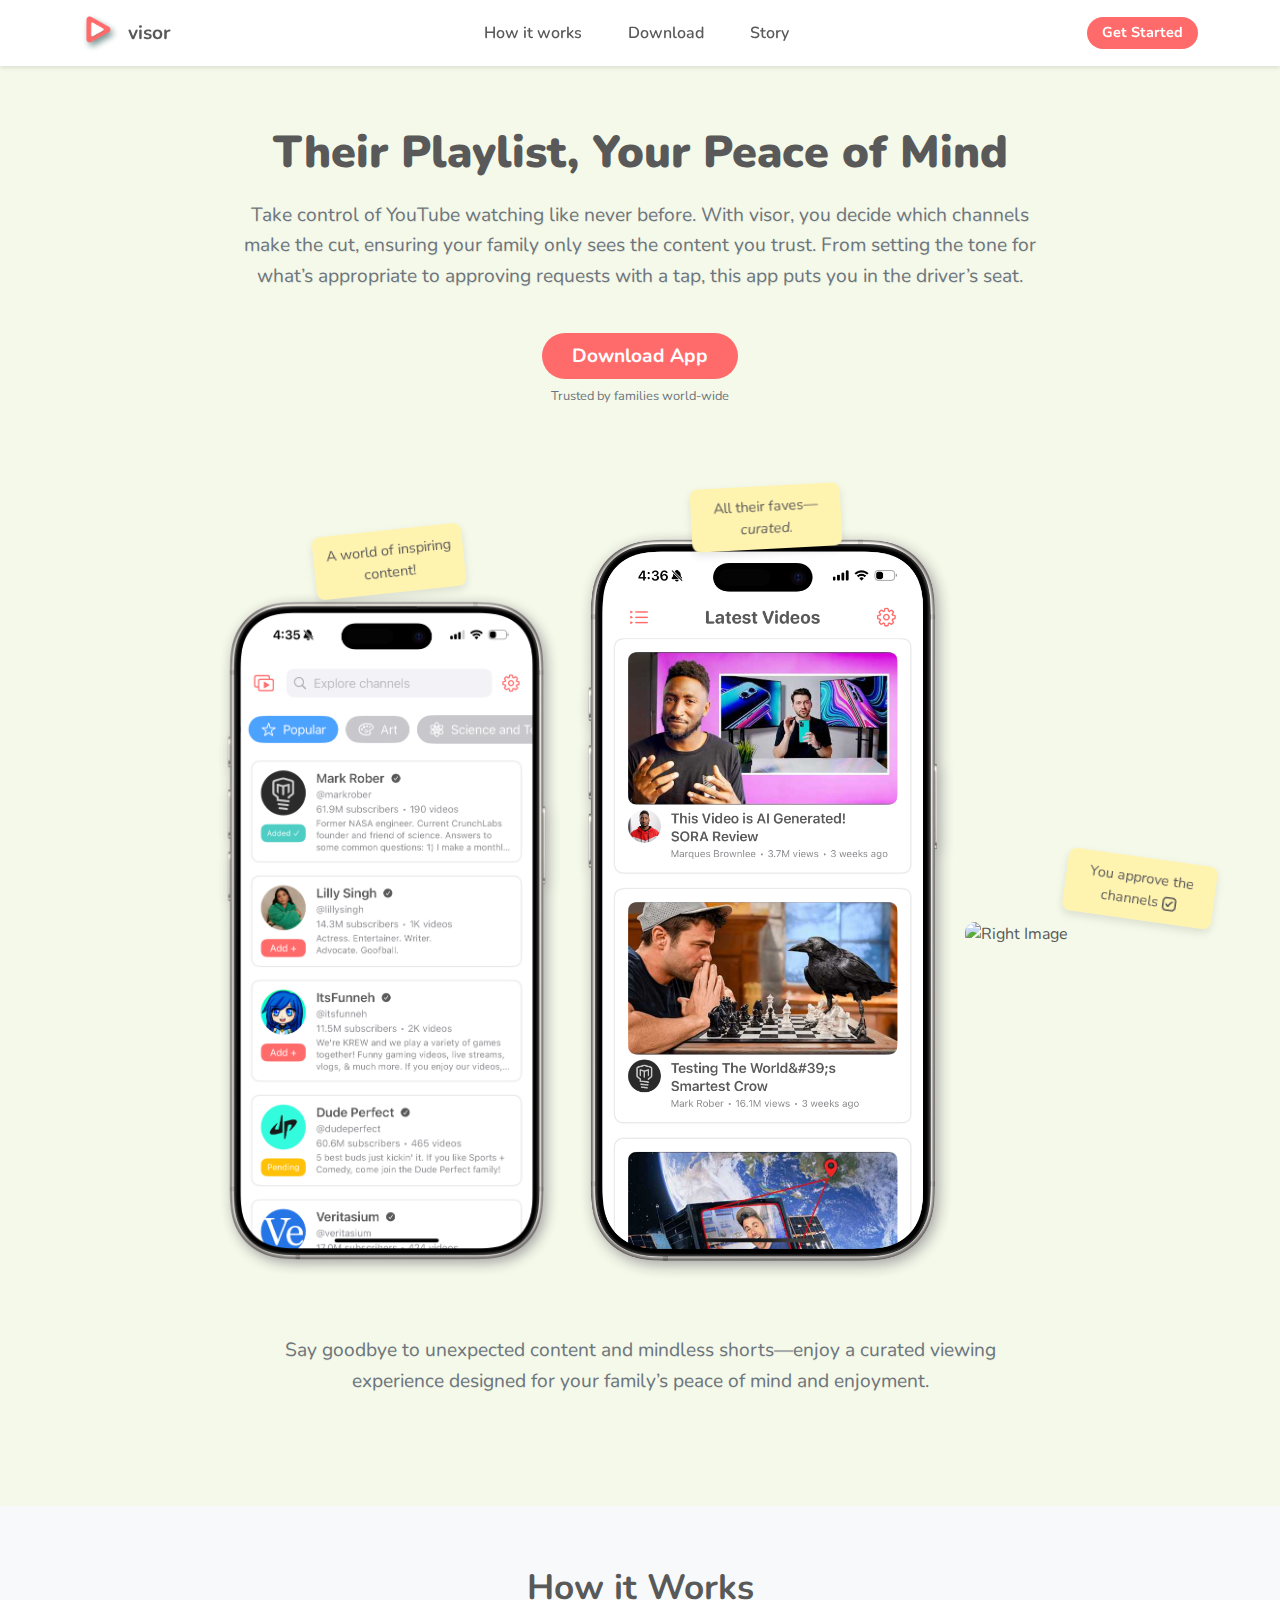
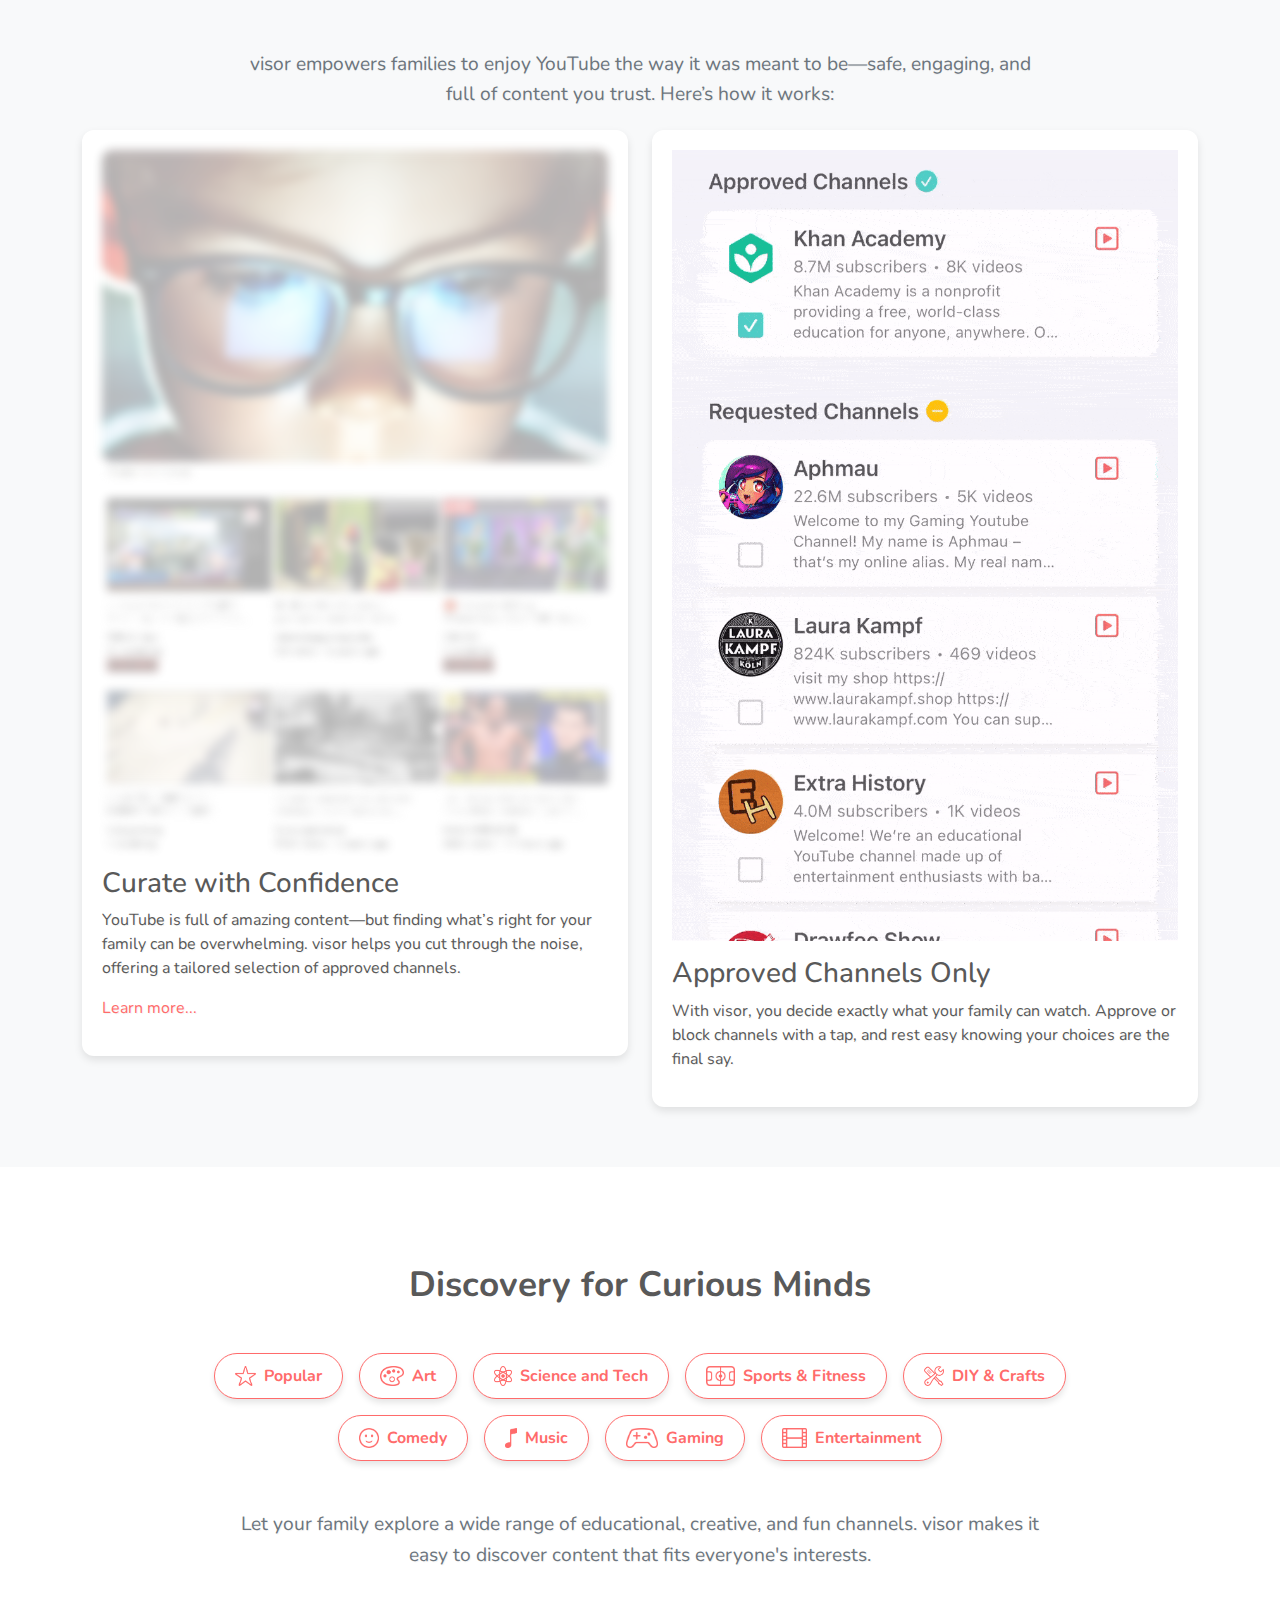
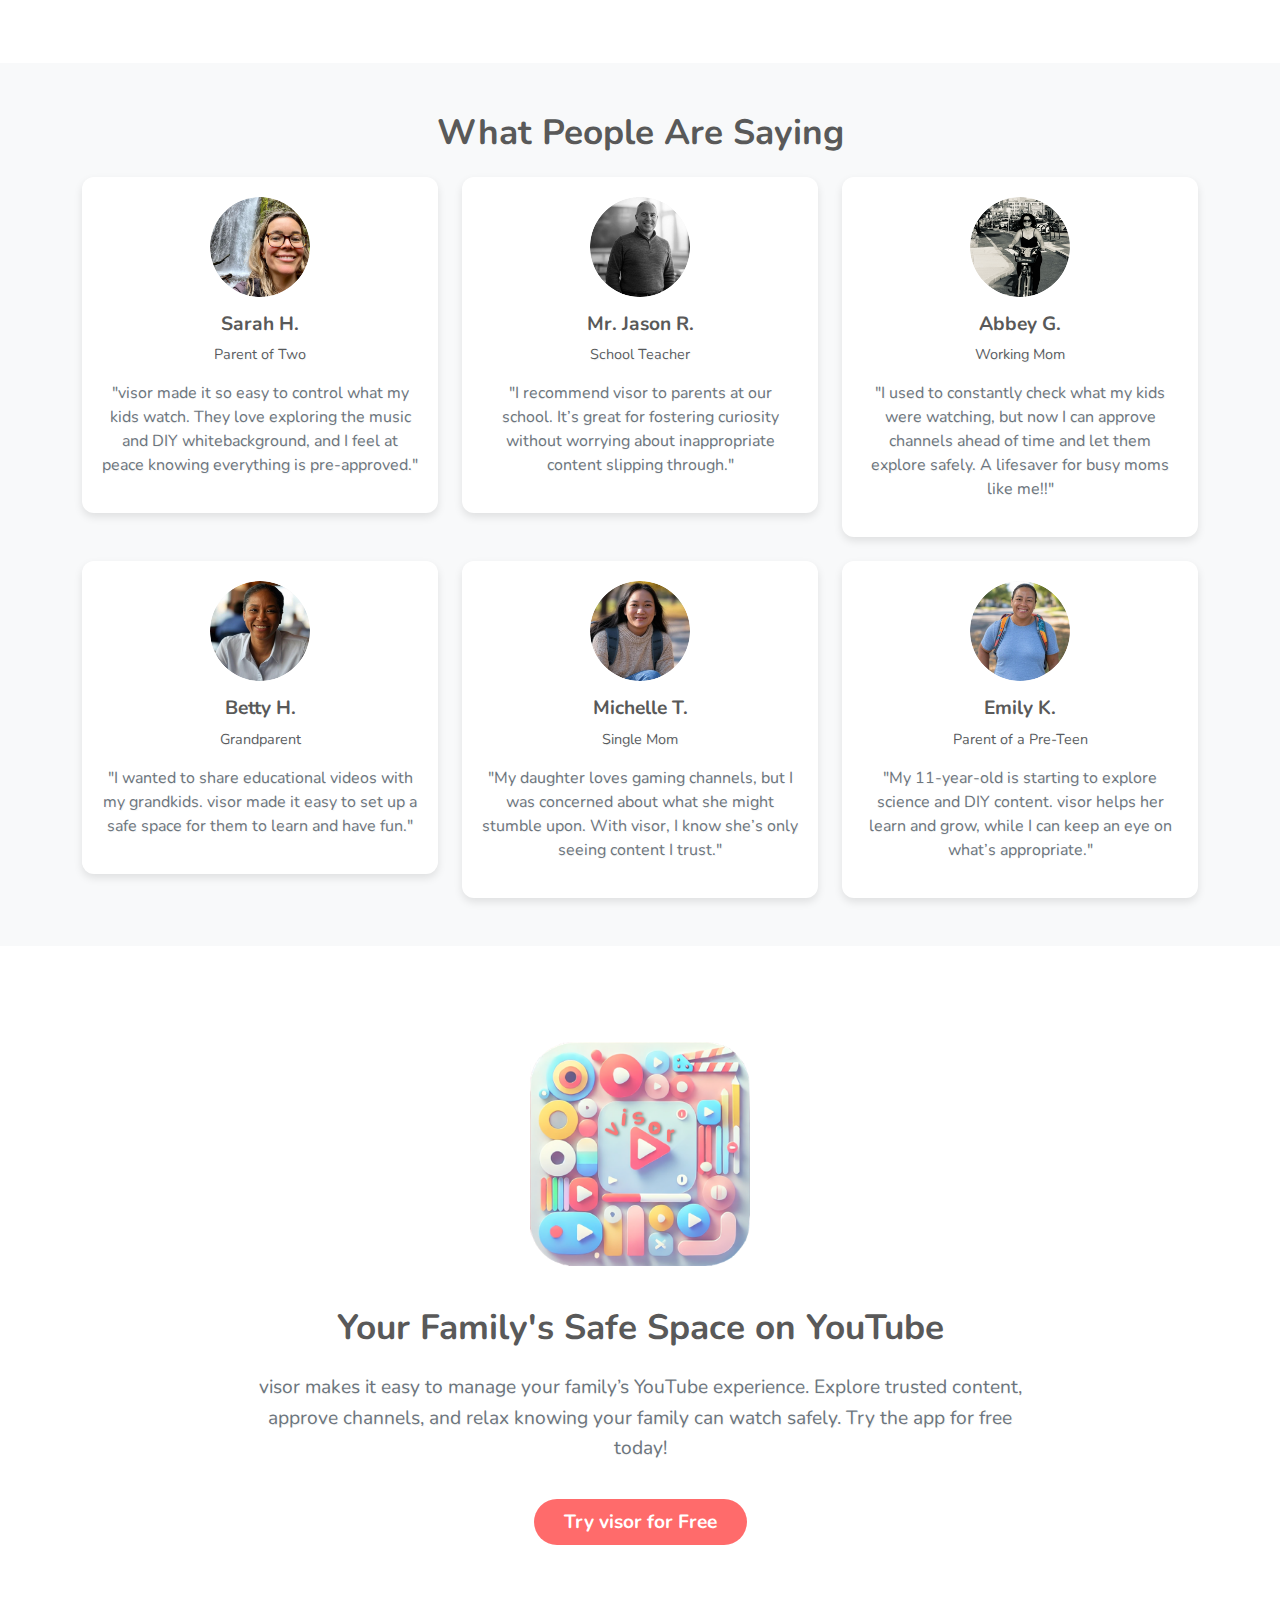
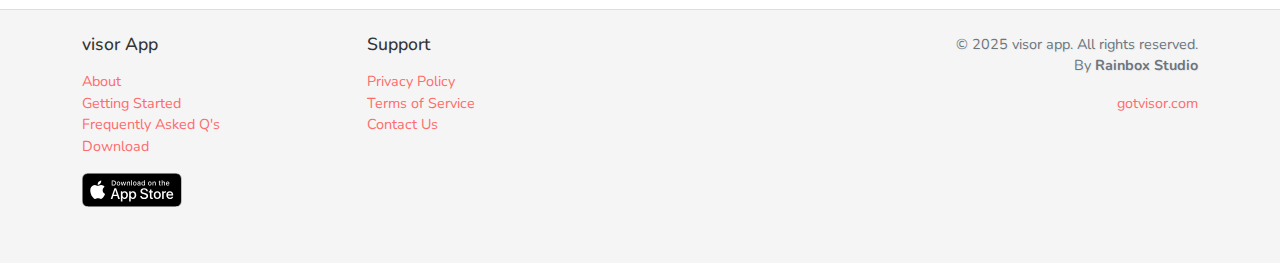
==== index.html @ b283a79d "add footer" ====
<!DOCTYPE html>
<html lang="en">
<head>
    <meta charset="UTF-8">
    <meta name="viewport" content="width=device-width, initial-scale=1.0">
    <meta name="description" content="visor: The ultimate parental control app for YouTube. Approve channels, manage profiles, and create a safe, worry-free viewing experience for your family.">
    <meta name="keywords" content="parental control app, YouTube parental controls, family-friendly YouTube, safe YouTube viewing, kids YouTube, manage YouTube channels, approve channels, YouTube app for parents">
    <meta name="author" content="visor App">
    <!-- X Tags -->
    <meta name="twitter:card" content="summary_large_image">
    <meta name="twitter:title" content="visor: The Ultimate Parental Control for YouTube">
    <meta name="twitter:description" content="Manage YouTube channels for your family and ensure a worry-free viewing experience with visor.">
    <meta name="twitter:image" content="assets/hero-alt.png">
    <meta name="twitter:site" content="@YourTwitterHandle">
    <!-- Meta Tags -->
    <meta charset="UTF-8" />
    <meta name="viewport" content="width=device-width, initial-scale=1.0" />
    <meta name="description" content="visor: The ultimate parental control app for YouTube. Approve channels, manage profiles, and create a safe, worry-free viewing experience for your family." />
    <!-- Open Graph / Facebook Tags -->
    <meta property="og:type" content="website" />
    <meta property="og:url" content="https://gotvisor.com" />
    <meta property="og:title" content="visor: The Ultimate Parental Control for YouTube" />
    <meta property="og:description" content="Create a safe YouTube environment for your family with visor. Approve channels, manage profiles, and take control of YouTube content today." />
    <meta property="og:image" content="assets/hero-alt.png" />

    <title>visor: Your Family's Safe Space for YouTube</title>
    <link href="https://cdn.jsdelivr.net/npm/bootstrap@5.3.0-alpha3/dist/css/bootstrap.min.css" rel="stylesheet">
    <link href="https://fonts.googleapis.com/css2?family=Nunito:wght@400;700&display=swap" rel="stylesheet">
    <link rel="stylesheet" href="main.css">
    <link rel="icon" href="assets/favicon.ico" sizes="32x32" type="image/x-icon">
</head>
<body>
    <!-- Navbar -->
    <nav class="navbar navbar-expand-lg">
        <div class="container">
            <!-- Left-aligned brand -->
            <a class="navbar-brand d-flex align-items-center" href="#">
                <img src="assets/logo.png" alt="visor Logo" class="me-2" style="height: 40px;">
                <span class="app-name">visor</span>
            </a>

            <!-- Toggler for smaller screens -->
            <button class="navbar-toggler ms-auto d-lg-none" type="button" data-bs-toggle="collapse" data-bs-target="#navbarNav" aria-controls="navbarNav" aria-expanded="false" aria-label="Toggle navigation">
                <span class="navbar-toggler-icon"></span>
            </button>

            <!-- Centered navigation links -->
            <div class="collapse navbar-collapse" id="navbarNav">
                <ul class="navbar-nav mx-auto">
                    <li class="nav-item"><a class="nav-link" href="#features">How it works</a></li>
                    <li class="nav-item"><a class="nav-link" href="#download">Download</a></li>
                    <li class="nav-item"><a class="nav-link" href="story.html">Story</a></li>
                </ul>
            </div>

            <!-- Call-to-action button -->
            <a href="#" class="cta-btn-small d-none d-lg-block">Get Started</a>
        </div>
    </nav>

    <!-- Hero Section -->
    <header class="hero-section">
        <h1>Their Playlist, Your Peace of Mind</h1>
            <p class="hero-paragraph d-none d-md-block">
                Take control of YouTube watching like never before. With visor, you decide which channels make the cut, ensuring your family only sees the content you trust. From setting the tone for what’s appropriate to approving requests with a tap, this app puts you in the driver’s seat.
            </p>
            <p class="hero-paragraph d-block d-md-none">
                Take control of YouTube watching. With visor, you decide which channels make the cut, ensuring your family only sees the content you trust. From setting the tone to approving requests, this app puts you in the driver’s seat.
            </p>
        <a href="#" class="cta-btn">Download App</a>
        <div class="trusted-by mt-3">Trusted by families world-wide</div>

        <!-- Hero Images -->
        <div class="hero-images my-5">
            <div class="image-wrapper left">
                <img src="assets/hero-left.png" alt="Left Image" class="flanked-image">
                <div class="text-box left mt-5">A world of inspiring content!</div>
            </div>
            <div class="image-wrapper center mt-5">
                <img src="assets/hero.png" alt="Center Image" class="main-image">
                <div class="text-box">All their faves&mdash;<em>curated.</em></div>
            </div>
            <div class="image-wrapper right mt-5">
                <img src="assets/hero-right.png" alt="Right Image" class="flanked-image">
                <div class="text-box right">You approve the channels <span><img src="assets/checkbox.svg" alt="☑️" class="checked"></span>
                </div>
            </div>
        </div>
        <p class="hero-paragraph mt-3">Say goodbye to unexpected content and mindless shorts&mdash;enjoy a curated viewing experience designed for your family’s peace of mind and enjoyment.</p>
        <div id="features"></div>
    </header>

    <!-- How it Works Section -->
    <section class="graybackground-section mb-5">
        <div class="container">
            <h2 class="text-center">How it Works</h2>
            <p class="hero-paragraph text-center">
                visor empowers families to enjoy YouTube the way it was meant to be—safe, engaging, and full of content you trust. Here’s how it works:
            </p>

            <div class="row g-4">
                <!-- Step 1 -->
                <div class="col-md-6">
                    <div class="feature-card">
                        <div class="image-wrapper">
                            <img src="assets/youtube-feed2.png" alt="A typical YouTube feed" class="img-fluid blurred-image">
                            <img src="assets/youtube-feed.png" alt="A typical YouTube feed" class="img-fluid mb-3 blurred-image">
                        </div>
                        <h3 class="section-title">Curate with Confidence</h3>
                        <p>
                            YouTube is full of amazing content—but finding what’s right for your family can be overwhelming. 
                            visor helps you cut through the noise, offering a tailored selection of approved channels.
                        </p>
                        <p><a href="faq.html" target="_blank" rel="noopener noreferrer">Learn more...</a></p>
                    </div>
                </div>

                <!-- Step 2 -->
                <div class="col-md-6">
                    <div class="feature-card">
                        <img src="assets/parent-dashboard.gif" alt="Parent approving channels on visor dashboard" class="img-fluid w-100 mb-3">
                        <h3 class="section-title">Approved Channels Only</h3>
                        <p>
                            With visor, you decide exactly what your family can watch. Approve or block channels with a tap, and rest easy knowing your choices are the final say.
                        </p>
                    </div>
                </div>

                <!-- Step 3 (Commented Out) -->
                <!-- 
                <div class="col-md-4">
                    <div class="feature-card">
                        <img src="assets/kid-explore.png" alt="Kid browsing approved content" class="img-fluid mb-3">
                        <h3 class="section-title">Explore and Request</h3>
                        <p>
                            Your family can safely browse approved channels and even request new ones for your review—giving them freedom within boundaries you set.
                        </p>
                    </div>
                </div>
                -->
            </div>
        </div>
    </section>          

    <!-- Categories Section -->
    <section class="whitebackground-section py-5">
        <div class="container text-center">
            <!-- Section Title -->
            <h2>Discovery for Curious Minds</h2>
            
            <!-- Pills -->
            <div class="row justify-content-center my-5">
                <div class="col-md-10">
                    <div class="d-flex flex-wrap justify-content-center gap-3">
                        <!-- Pills -->
                        <div class="pill-item">
                            <img src="assets/star.png" alt="Popular" class="pill-icon normal"> Popular
                        </div>
                        <div class="pill-item">
                            <img src="assets/paintpalette.png" alt="Art" class="pill-icon normal"> Art
                        </div>
                        <div class="pill-item">
                            <img src="assets/atom.png" alt="Science and Tech" class="pill-icon normal"> Science and Tech
                        </div>
                        <div class="pill-item">
                            <img src="assets/sportscourt.png" alt="Sports & Fitness" class="pill-icon normal"> Sports & Fitness
                        </div>
                        <div class="pill-item">
                            <img src="assets/wrench.and.screwdriver.png" alt="DIY & Crafts" class="pill-icon normal"> DIY & Crafts
                        </div>
                        <div class="pill-item">
                            <img src="assets/face.smiling.png" alt="Comedy" class="pill-icon normal"> Comedy
                        </div>
                        <div class="pill-item">
                            <img src="assets/music.note.png" alt="Music" class="pill-icon normal"> Music
                        </div>
                        <div class="pill-item">
                            <img src="assets/gamecontroller.png" alt="Gaming" class="pill-icon normal"> Gaming
                        </div>
                        <div class="pill-item">
                            <img src="assets/film.png" alt="Entertainment" class="pill-icon normal"> Entertainment
                        </div>
                    </div>
                </div>
            </div>

            <p class="hero-paragraph mb-4">Let your family explore a wide range of educational, creative, and fun channels. visor makes it easy to discover content that fits everyone's interests.</p>

        </div>
    </section>

    <!-- Testimonials Section -->
    <section class="graybackground-section py-5">
        <div class="container">
            <h2 class="text-center mb-4">What People Are Saying</h2>
            <div class="row g-4">
                <!-- Testimonial 1 -->
                <div class="col-md-4">
                    <div class="graybackground-card">
                        <img src="assets/Sarah-H.png" alt="Parent" class="graybackground-img">
                        <h5 class="mt-3">Sarah H.</h5>
                        <p class="text-muted">Parent of Two</p>
                        <p>"visor made it so easy to control what my kids watch. They love exploring the music and DIY whitebackground, and I feel at peace knowing everything is pre-approved."</p>
                    </div>
                </div>

                <!-- Testimonial 2 -->
                <div class="col-md-4">
                    <div class="graybackground-card">
                        <img src="assets/Jason-R.png" alt="Teacher" class="graybackground-img">
                        <h5 class="mt-3">Mr. Jason R.</h5>
                        <p class="text-muted">School Teacher</p>
                        <p>"I recommend visor to parents at our school. It’s great for fostering curiosity without worrying about inappropriate content slipping through."</p>
                    </div>
                </div>

                <!-- Testimonial 3 -->
                <div class="col-md-4">
                    <div class="graybackground-card">
                        <img src="assets/Abbey-G.png" alt="Parent" class="graybackground-img">
                        <h5 class="mt-3">Abbey G.</h5>
                        <p class="text-muted">Working Mom</p>
                        <p>"I used to constantly check what my kids were watching, but now I can approve channels ahead of time and let them explore safely. A lifesaver for busy moms like me!!"</p>
                    </div>
                </div>

                <!-- Testimonial 4 -->
                <div class="col-md-4">
                    <div class="graybackground-card">
                        <img src="assets/Betty-H.png" alt="Grandparent" class="graybackground-img">
                        <h5 class="mt-3">Betty H.</h5>
                        <p class="text-muted">Grandparent</p>
                        <p>"I wanted to share educational videos with my grandkids. visor made it easy to set up a safe space for them to learn and have fun."</p>
                    </div>
                </div>

                <!-- Testimonial 5 -->
                <div class="col-md-4">
                    <div class="graybackground-card">
                        <img src="assets/Michelle-T.png" alt="Parent" class="graybackground-img">
                        <h5 class="mt-3">Michelle T.</h5>
                        <p class="text-muted">Single Mom</p>
                        <p>"My daughter loves gaming channels, but I was concerned about what she might stumble upon. With visor, I know she’s only seeing content I trust."</p>
                    </div>
                </div>

                <!-- Testimonial 6 -->
                <div class="col-md-4">
                    <div class="graybackground-card">
                        <img src="assets/Emily-K.png" alt="Parent" class="graybackground-img">
                        <h5 class="mt-3">Emily K.</h5>
                        <p class="text-muted">Parent of a Pre-Teen</p>
                        <p>"My 11-year-old is starting to explore science and DIY content. visor helps her learn and grow, while I can keep an eye on what’s appropriate."</p>
                    </div>
                </div>
            </div>
        </div>
    </section>

    <!-- Summary Section -->
    <section class="whitebackground-section py-5" id="download">
        <div class="container text-center mb-4">
            <div class="image-wrapper center mt-5">
                <img src="assets/hero-alt.png" alt="Center Image" class="alt-image">
            </div>
            <h2 class="mb-4">Your Family's Safe Space on YouTube</h2>
            <p class="hero-paragraph mx-auto mb-4">
                visor makes it easy to manage your family’s YouTube experience. Explore trusted content, approve channels, and relax knowing your family can watch safely. Try the app for free today!
            </p>
            <a href="#" class="cta-btn">Try visor for Free</a>
        </div>
    </section>

    <!-- Footer -->
    <div id="footer-container"></div>
    <script>
    fetch('footer.html')
      .then(response => response.text())
      .then(data => {
        document.getElementById('footer-container').innerHTML = data;
      });
    </script>

    <script src="https://cdn.jsdelivr.net/npm/bootstrap@5.3.0-alpha3/dist/js/bootstrap.bundle.min.js"></script>
</body>
</html>
---- main.css ----
/*main.css*/

body {
    font-family: 'Nunito', sans-serif;
    margin: 0;
    padding: 0;
    color: #595959; /* Set default text color */
    overflow-x: hidden; /* Prevent horizontal scrolling */
}

/* Global link styles */
a {
    color: #FF6B6B; /* Accent color */
    text-decoration: none; /* Remove underline */
}

a:hover {
    background-color: #FF5252; /* Slightly darker accent color */
    text-decoration: underline;
    background-color: transparent !important; /* No background change */
}

p {
    text-shadow: 0.5px 0.5px 1px rgba(0, 0, 0, 0.05); /* Extremely subtle shadow */
}

/* Specific styles for navbar links */
.navbar .nav-link {
    margin: 0 15px; /* Add horizontal spacing */
    color: inherit !important; /* Keep the original color */
    text-decoration: none; /* No underline by default */
}

.navbar .nav-link:hover {
    color: inherit !important; /* Keep the original color */
    text-decoration: underline; /* Add underline on hover */
    text-decoration-color: #FF6B6B; /* Red underline */
}

/* Specific styles for .navbar-brand to override global link styles */
.navbar .navbar-brand {
    color: inherit !important; /* Keep the original color */
    text-decoration: none !important; /* No underline */
}

.navbar .navbar-brand:hover {
    color: inherit !important; /* Prevent color change */
    background-color: transparent !important; /* No background change */
    text-decoration: none !important; /* No underline */
}

/* Navbar */
.navbar {
    position: sticky;
    top: 0;
    background-color: rgba(255, 255, 255, 0.9);
    box-shadow: 0 2px 4px rgba(0, 0, 0, 0.1);
    z-index: 1000;
}

.navbar .cta-btn-small {
    font-size: 0.9rem;
    font-weight: bold;
    padding: 5px 15px;
    border-radius: 20px;
    background-color: #FF6B6B;
    color: white;
}

.navbar .cta-btn-small:hover {
    background-color: #FF5252 !important;
    text-decoration: none !important; /* No underline */   
}

.nav-link {
    font-size: 1rem;
    font-weight: 600;
    padding: 8px 12px;
}
.app-name {
    color: #595959; /* Vibrant red */
    font-weight: bold; /* Optional: Make it bold */
    font-size: 1.2rem; /* Optional: Adjust size for prominence */
}

/* Hero Section */
.hero-section {
    text-align: center;
    padding: 60px 20px;
    background-color: #F5F9E9; /* Green */
    max-width: 100%; /* Ensure the section doesn't exceed viewport width */
}

.hero-section h1 {
    font-size: 2.8rem;
    font-weight: 900;
    margin-bottom: 20px;
    line-height: 1.2;
}

.hero-section p {
    font-size: 1.2rem;
    margin-bottom: 30px;
    color: #6c757d;
}
.hero-paragraph {
    max-width: 800px; /* Restrict the width for readability */
    margin: 0 auto; /* Center the paragraph */
    text-align: center; /* Center-align the text */
    line-height: 1.6; /* Improve readability */
    font-size: 1.2rem; /* Ensure it's easily legible */
    color: #6c757d; /* Subtle gray color for better contrast */
    padding-bottom: 20px;
}

.cta-btn {
    font-size: 1.2rem;
    font-weight: bold;
    padding: 10px 30px;
    border-radius: 40px;
    background-color: #FF6B6B;
    color: white;
}

.cta-btn:hover {
    background-color: #FF5252 !important;
    text-decoration: none !important; /* No underline */   
}

/* Hero Images */
.hero-images {
    display: flex;
    justify-content: center;
    align-items: center;
    gap: 30px;
    position: relative;
    max-width: 100%; /* Ensure images never exceed the container width */
    height: auto; /* Maintain aspect ratio */
    display: block; /* Remove inline spacing */
    padding-top: 20px;
}

.image-wrapper {
    position: relative;
    display: inline-block;
}

.main-image {
    width: 390px;
    height: auto;
    border-radius: 10px;
}

.flanked-image {
    width: 355px;
    height: auto;
    border-radius: 10px;
    transform: translateY(30px); /* Slightly offset below the center image */
}

.text-box {
    position: absolute;
    top: -36px; /* Position above the image */
    left: 50%;
    transform: translateX(-50%) rotate(-3deg);
    width: 150px;
    padding: 10px;
    font-size: 0.9rem;
    text-align: center;
    background: #FFF3B0;
    border-radius: 8px;
    box-shadow: 0 4px 8px rgba(0, 0, 0, 0.1);
    will-change: transform; /* Helps browsers optimize these animations */
    transition: transform 0.1s ease-out; /* Gentle smoothing of movement */
}

.text-box.left {
    left: 102px;
    transform: rotate(-6deg);
    top: -74px;
}

.text-box.right {
    left: 100px;
    transform: rotate(8deg);
    top: -34px;
}
.checked {
    width: 1em; 
    height: auto;
}

.how-section {
    padding: 60px 20px;
    text-align: center;
}

.how-section h2 {
    font-size: 2.2rem;
    font-weight: bold;
    margin-bottom: 20px;
}

.feature-card {
    background: #ffffff;
    border-radius: 12px;
    box-shadow: 0 4px 8px rgba(0, 0, 0, 0.1);
    padding: 20px;
}

.horizontal-section {
    text-align: center;
}

.horizontal-section img {
    max-width: 100%;
    height: auto;
    border-radius: 12px;
    box-shadow: 0 4px 8px rgba(0, 0, 0, 0.1);
    margin: 10px;
}

.trusted-by {
    font-size: 0.8rem; /* Smaller font size */
    color: #6c757d; /* Optional: Muted gray color for a footer-like look */
    text-align: center; /* Optional: Ensure it's centered */
}

.pill-item {
    display: inline-flex; /* Flex for better alignment of image and text */
    align-items: center; /* Vertically align image and text */
    background-color: white; /* White background */
    color: #FF6B6B; /* Accent color */
    border: 1px solid #FF6B6B; 
    border-radius: 30px; /* Pill shape */
    padding: 10px 20px;
    font-size: 1rem;
    font-weight: bold;
    white-space: nowrap;
    text-align: center;
    box-shadow: 0 4px 6px rgba(0, 0, 0, 0.1);
    transition: all 0.2s ease-in-out;
}

.pill-icon {
    height: 20px; /* Set consistent height */
    width: auto; /* Maintain aspect ratio */
    margin-right: 8px; /* Space between icon and text */
    transition: all 0.2s ease-in-out;
}

.pill-item:hover {
    background-color: #FF6B6B; /* Accent color on hover */
    color: white; /* Text color changes to white */
}

.pill-item:hover .pill-icon {
    filter: brightness(0) invert(1); /* Change PNG to white if it's black or colored */
}

/* Normal icon state */
.pill-icon.normal {
    filter: none; /* Ensure normal state icons display as intended */
}

/* Background Sections */

.whitebackground-section h2 {
    font-size: 2.2rem;
    font-weight: bold;
    margin-bottom: 20px;
}

.graybackground-section {
    background-color: #f8f9fa; /* Light gray background */
    padding: 60px 20px;
}

.graybackground-section h2 {
    font-size: 2.2rem;
    font-weight: bold;
    margin-bottom: 40px;
}

.graybackground-card {
    background-color: white; /* Card background */
    border-radius: 12px; /* Rounded corners */
    box-shadow: 0 4px 8px rgba(0, 0, 0, 0.1); /* Subtle shadow for depth */
    padding: 20px;
    text-align: center; /* Center-align content */
    transition: transform 0.3s ease-in-out; /* Smooth hover effect */
}

.graybackground-card:hover {
    transform: translateY(-5px); /* Slight lift on hover */
    box-shadow: 0 6px 12px rgba(0, 0, 0, 0.2); /* Slightly deeper shadow */
}

.graybackground-img {
    border-radius: 50%; /* Circular profile pictures */
    width: 100px; /* Consistent size */
    height: 100px;
    object-fit: cover; /* Crop images to fit */
    margin: 0 auto;
}

.graybackground-card h5 {
    font-size: 1.2rem;
    font-weight: bold;
    margin-top: 15px;
}

.graybackground-card p {
    font-size: 1rem;
    color: #6c757d; /* Muted text color */
}

.graybackground-card .text-muted {
    font-size: 0.9rem;
    color: #adb5bd; /* Lighter text for roles */
}

.alt-image {
    width: 220px;
    height: auto;
    border-radius: 10px;
    margin-bottom: 40px;
}

.blurred-image {
    width: 100%;
    height: auto;
    filter: blur(5px);
    opacity: 0.3; /* Optional: Soften it slightly */
    border-radius: 10px; /* Optional: Rounded corners for a clean look */
    -webkit-filter: blur(5px); /* For older Safari compatibility */
    transition: all 0.3s ease-in-out; /* Smooth transition */
}

.early-sketch {
    opacity: 0.4; /* Optional: Soften it slightly */
}

.rounded {
    border-radius: 80px !important;
}

/*Cursive CSS for Story*/
.cursive-word {
    font-family: "Cedarville Cursive", serif;
    font-weight: 400;
    font-style: normal;
    font-size: 3.5rem; /* Adjust size as needed */
    display: flex;
    gap: 0.1rem; /* Small gap between letters */
    justify-content: center; /* Center the word */
    align-items: center;
}

/* FAQ - Change accordion selected item's background color */
.accordion-button:not(.collapsed) {
    background-color: #F5F9E9; /* Accent color with 0.3 opacity */
    color: inherit; /* Ensure text color remains readable */
    border-color: #F5F9E9; /* Optional: Match border color to background */
}

/* Optional: Change border color of collapsed state for consistency */
.accordion-button {
    border-color: rgba(255, 107, 107, 0.3); /* Match border to accent color */
}

/* Footer */
.footer {
    background-color: #F5F5F5; /* Light gray background */
    color: #6c757d; /* Subtle gray text */
    font-size: 0.9rem; /* Slightly smaller text for footer links */
    border-top: 1px solid #ddd; /* Subtle top border for separation */
}

.footer h5 {
    font-size: 1.1rem; /* Slightly larger font for section titles */
    margin-bottom: 1rem; /* Add spacing below titles */
    color: #333; /* Darker text for section headers */
}

.footer .footer-icon img {
    height: 24px; /* Uniform size for social icons */
    width: auto; /* Maintain aspect ratio */
    filter: grayscale(100%); /* Make icons grayscale */
    transition: all 0.3s ease-in-out;
}

.footer .footer-icon img:hover {
    filter: none; /* Restore original color on hover */
}

.footer .col-md-3 ul {
    text-align: left; /* Align column items to the left */
    padding: 0; /* Remove padding for a clean look */
}

/* Responsive Design */
@media (max-width: 768px) {
    .hero-images {
        flex-direction: column; /* Stack images vertically */
    }

    .image-wrapper {
        margin-bottom: 20px; /* Add spacing between stacked images */
    }

    .flanked-image {
        transform: none; /* Remove offset for stacked layout */
    }
}

@media (max-width: 991.98px) { /* Bootstrap's breakpoint for 'lg' screens */
    .navbar .cta-btn-small {
        display: block; /* Ensure the button is visible */
        margin: 0 auto; /* Center the button */
        margin-top: 10px; /* Add some spacing */
        text-align: center; /* Center-align the text */
    }

    .navbar-toggler {
        position: absolute; /* Move the toggler to a fixed position */
        top: 10px; /* Adjust vertical positioning */
        right: 10px; /* Align to the right */
    }
}

/* Adjust .main-image width for mobile */
@media (max-width: 768px) { /* Adjust breakpoint as needed */
    .main-image {
        width: 355px; /* Match flanked-image width */
    }
}
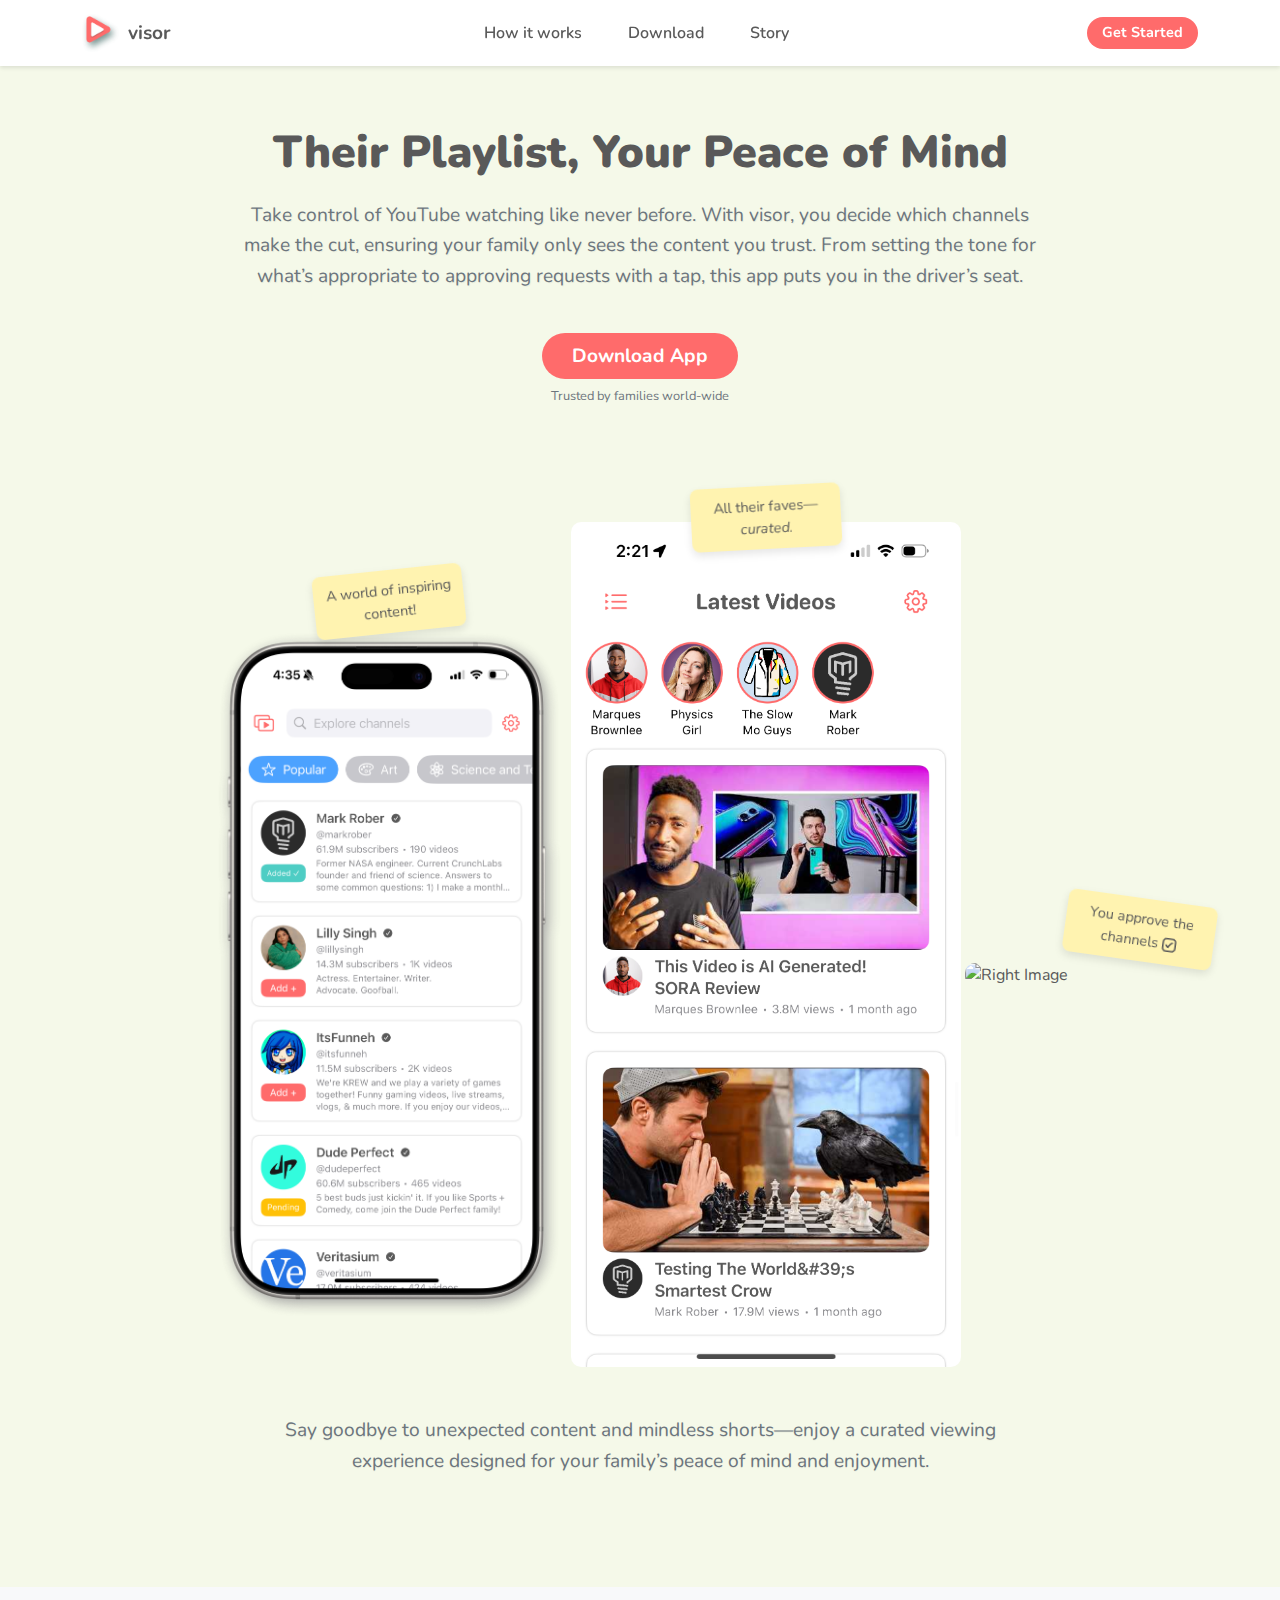
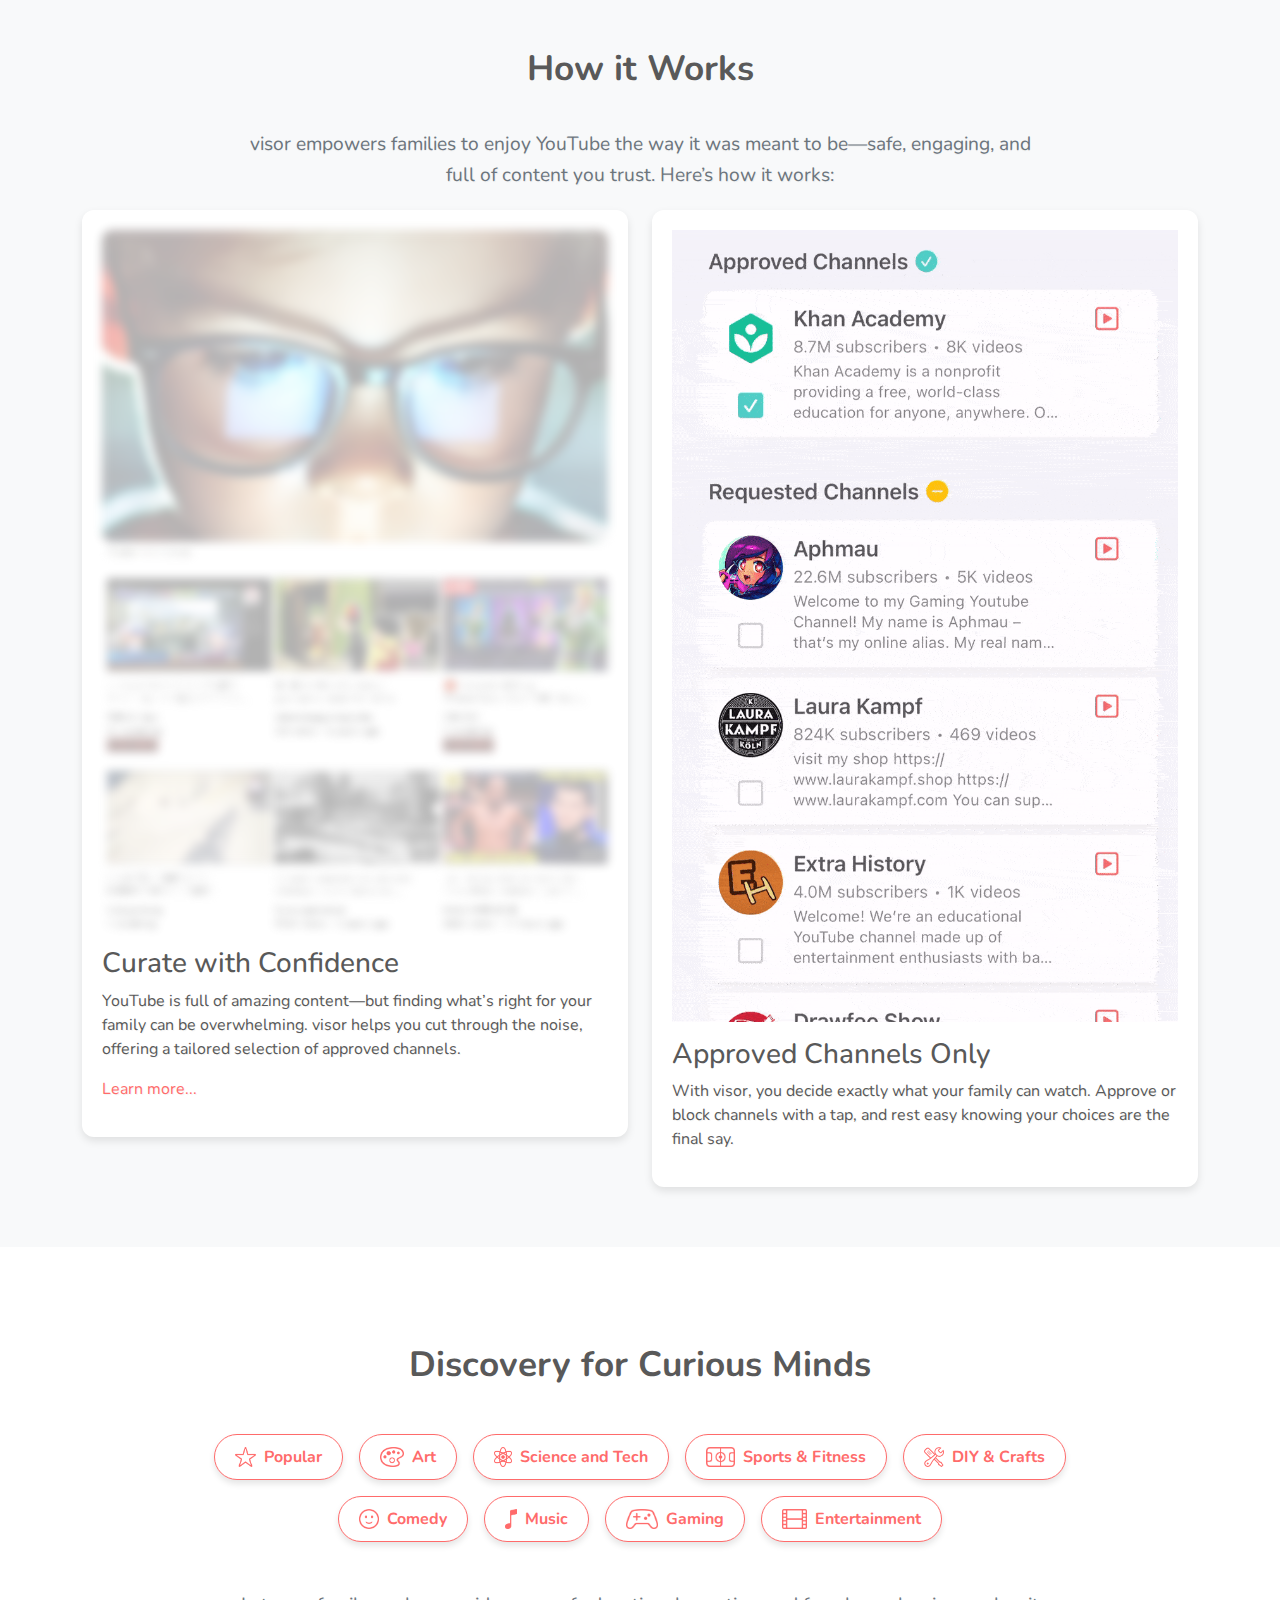
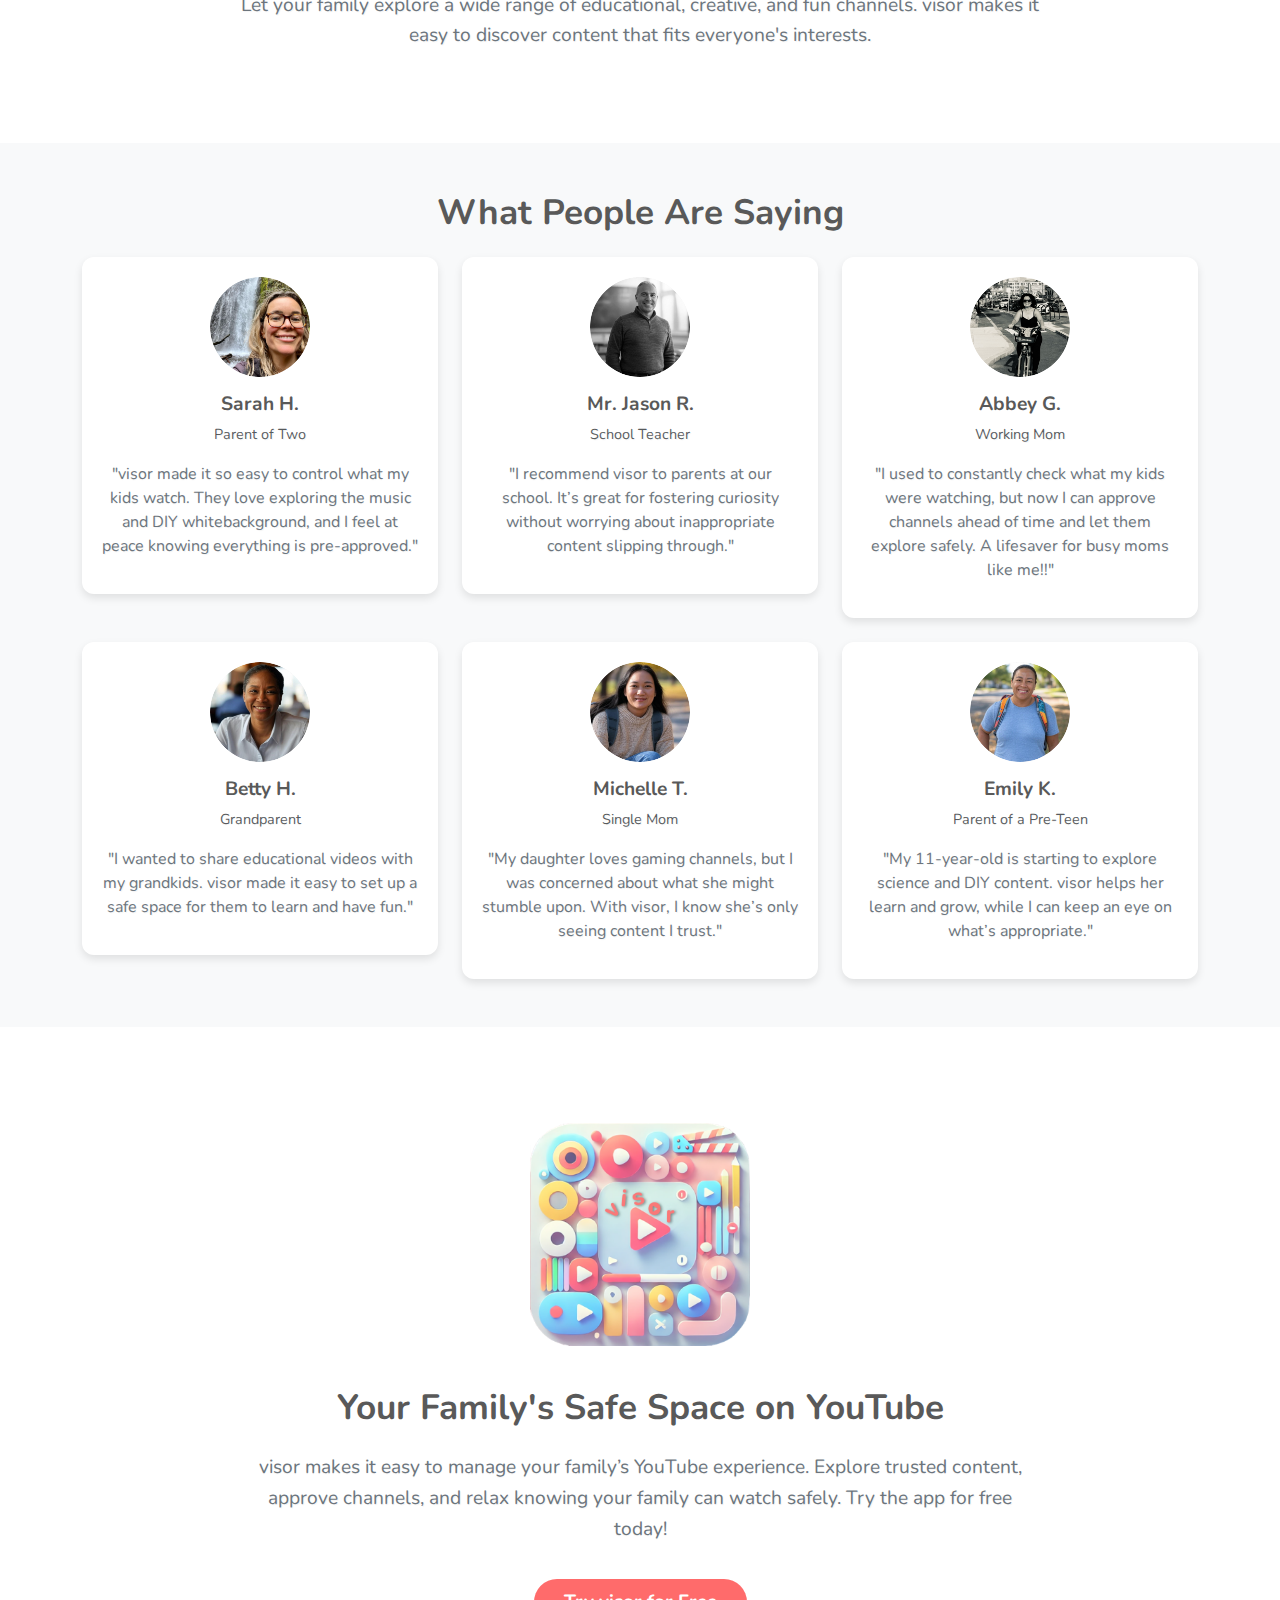
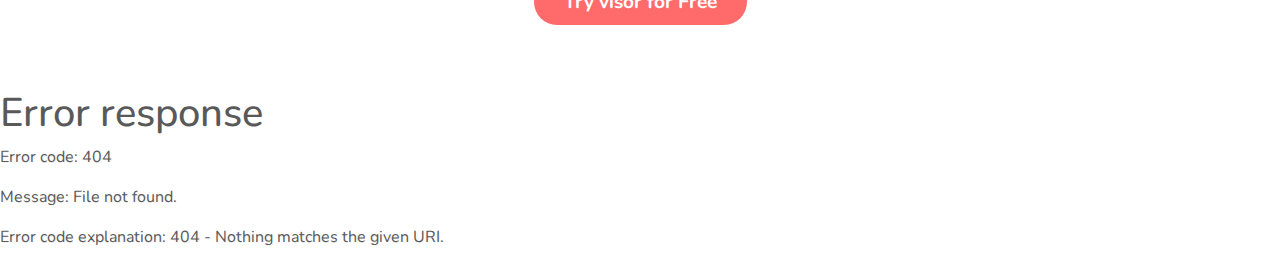
==== commit 464d9454: "add new hero" ====
--- a/index.html
+++ b/index.html
@@ -274,7 +274,7 @@
     <!-- Footer -->
     <div id="footer-container"></div>
     <script>
-    fetch('footer.html')
+    fetch('footer.html/')
       .then(response => response.text())
       .then(data => {
         document.getElementById('footer-container').innerHTML = data;
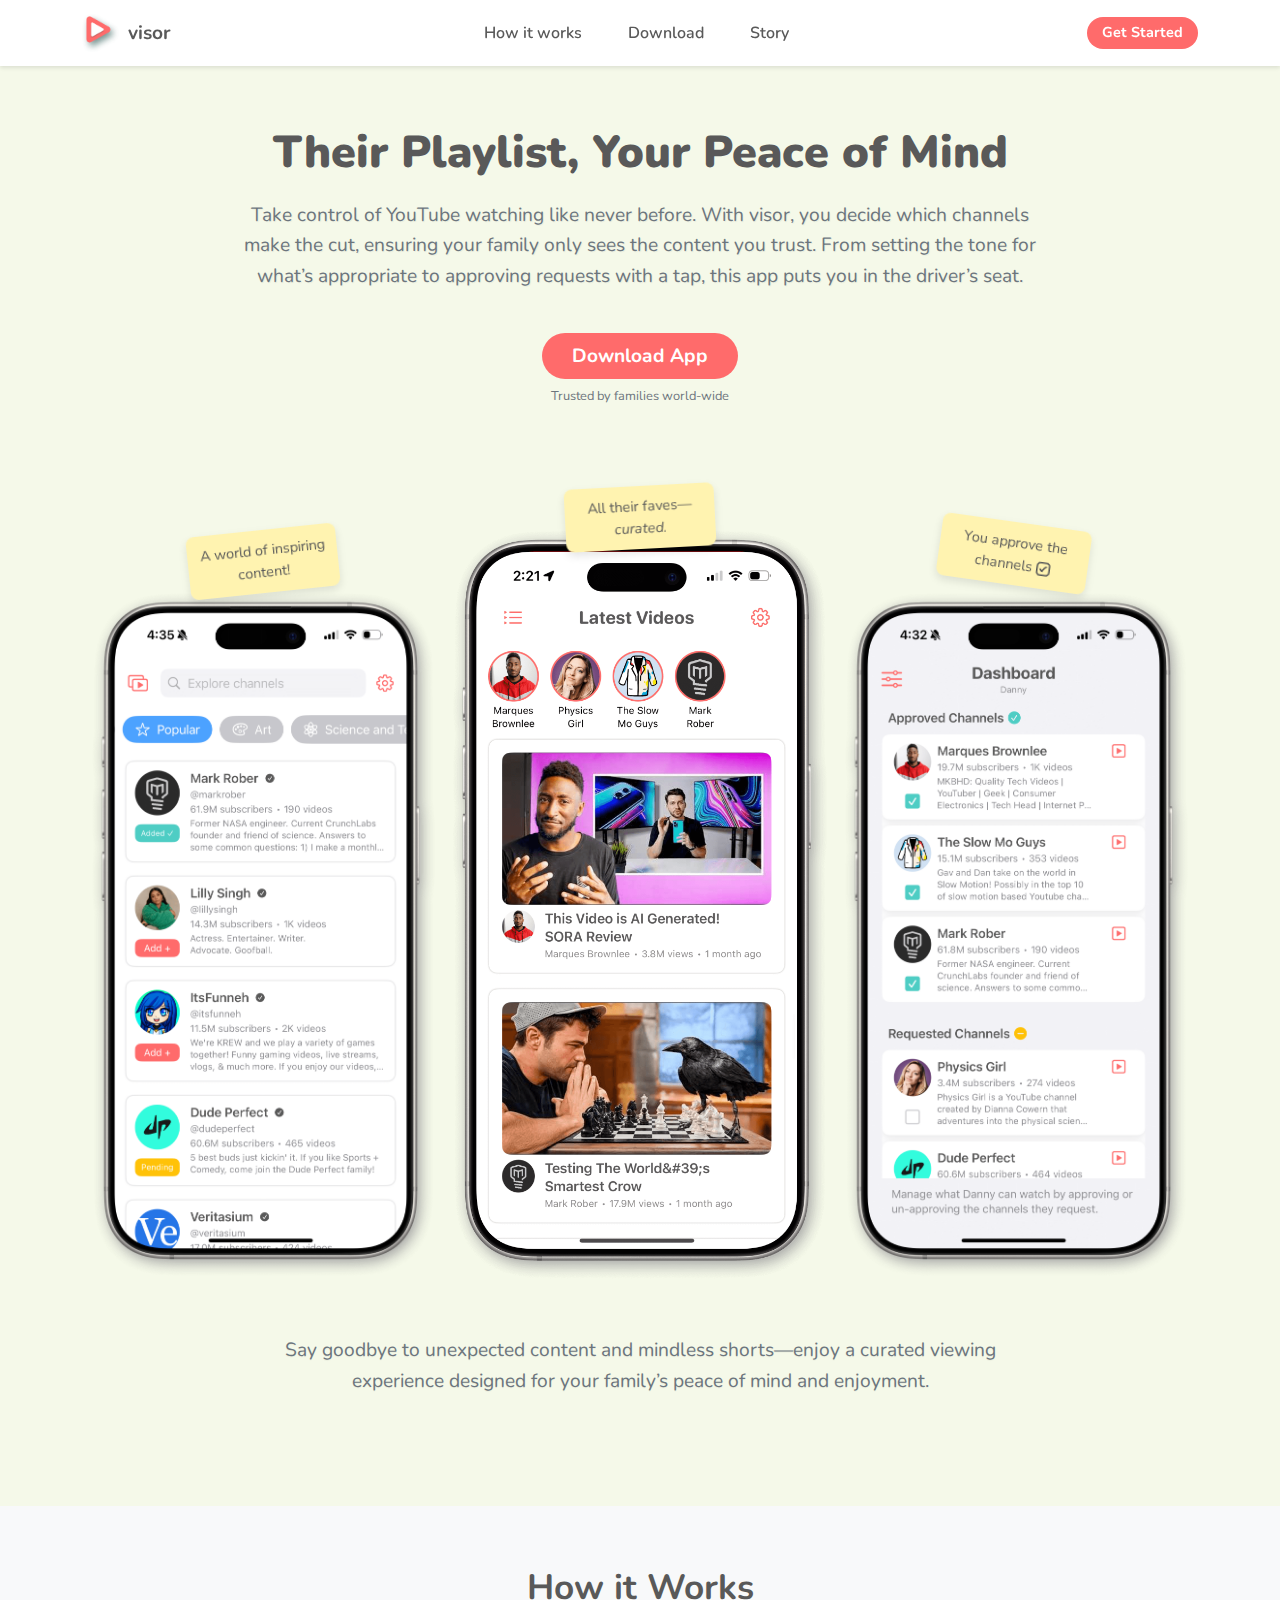
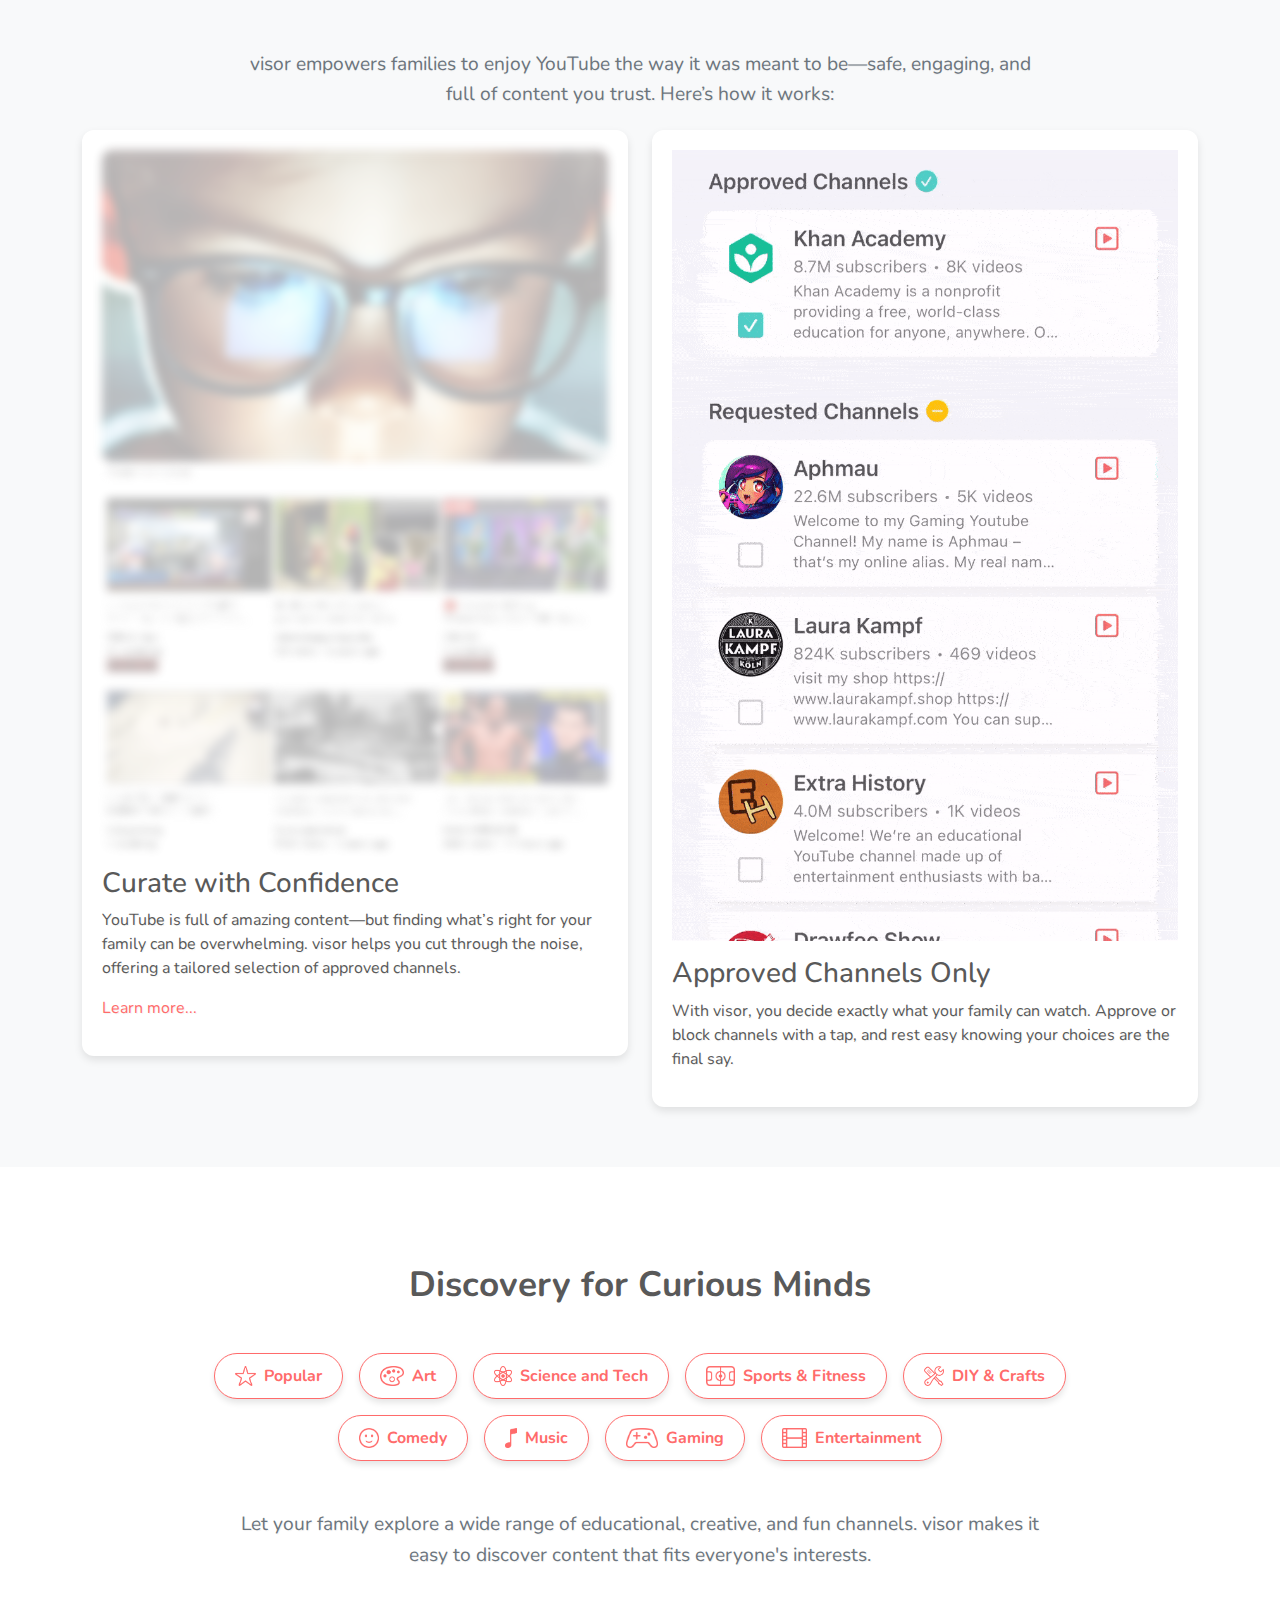
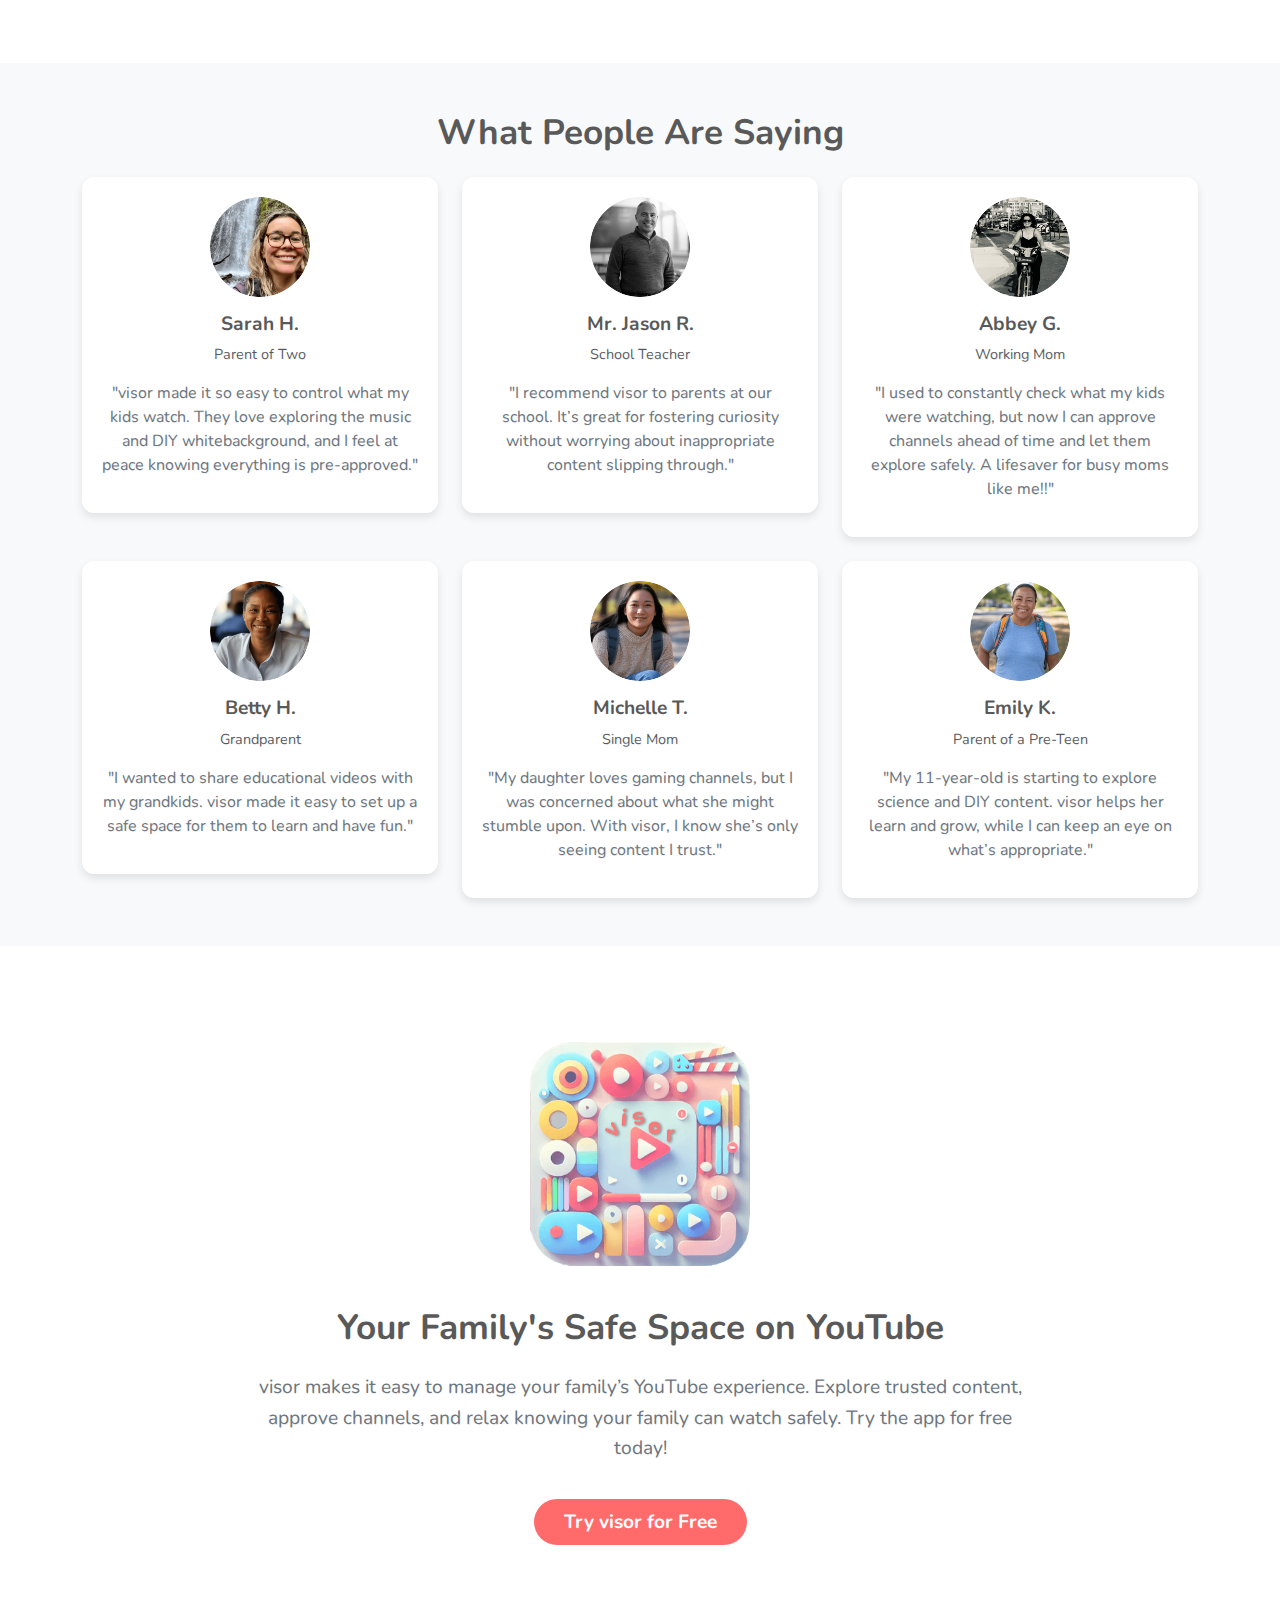
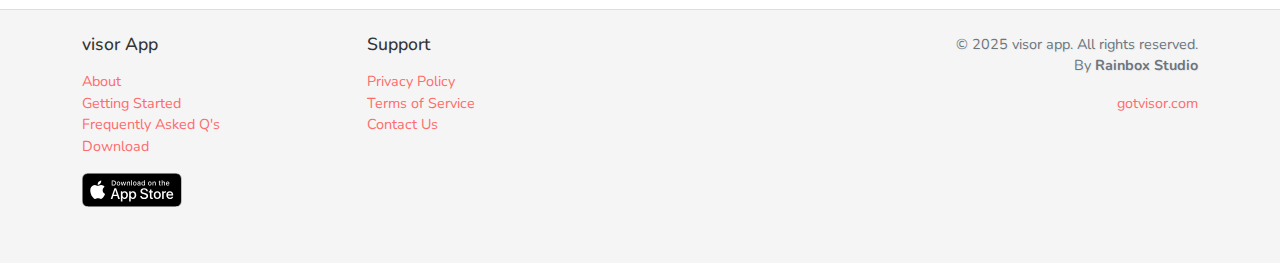
==== commit 452914cd: "footer fix" ====
--- a/index.html
+++ b/index.html
@@ -274,7 +274,7 @@
     <!-- Footer -->
     <div id="footer-container"></div>
     <script>
-    fetch('footer.html/')
+    fetch('footer.html')
       .then(response => response.text())
       .then(data => {
         document.getElementById('footer-container').innerHTML = data;
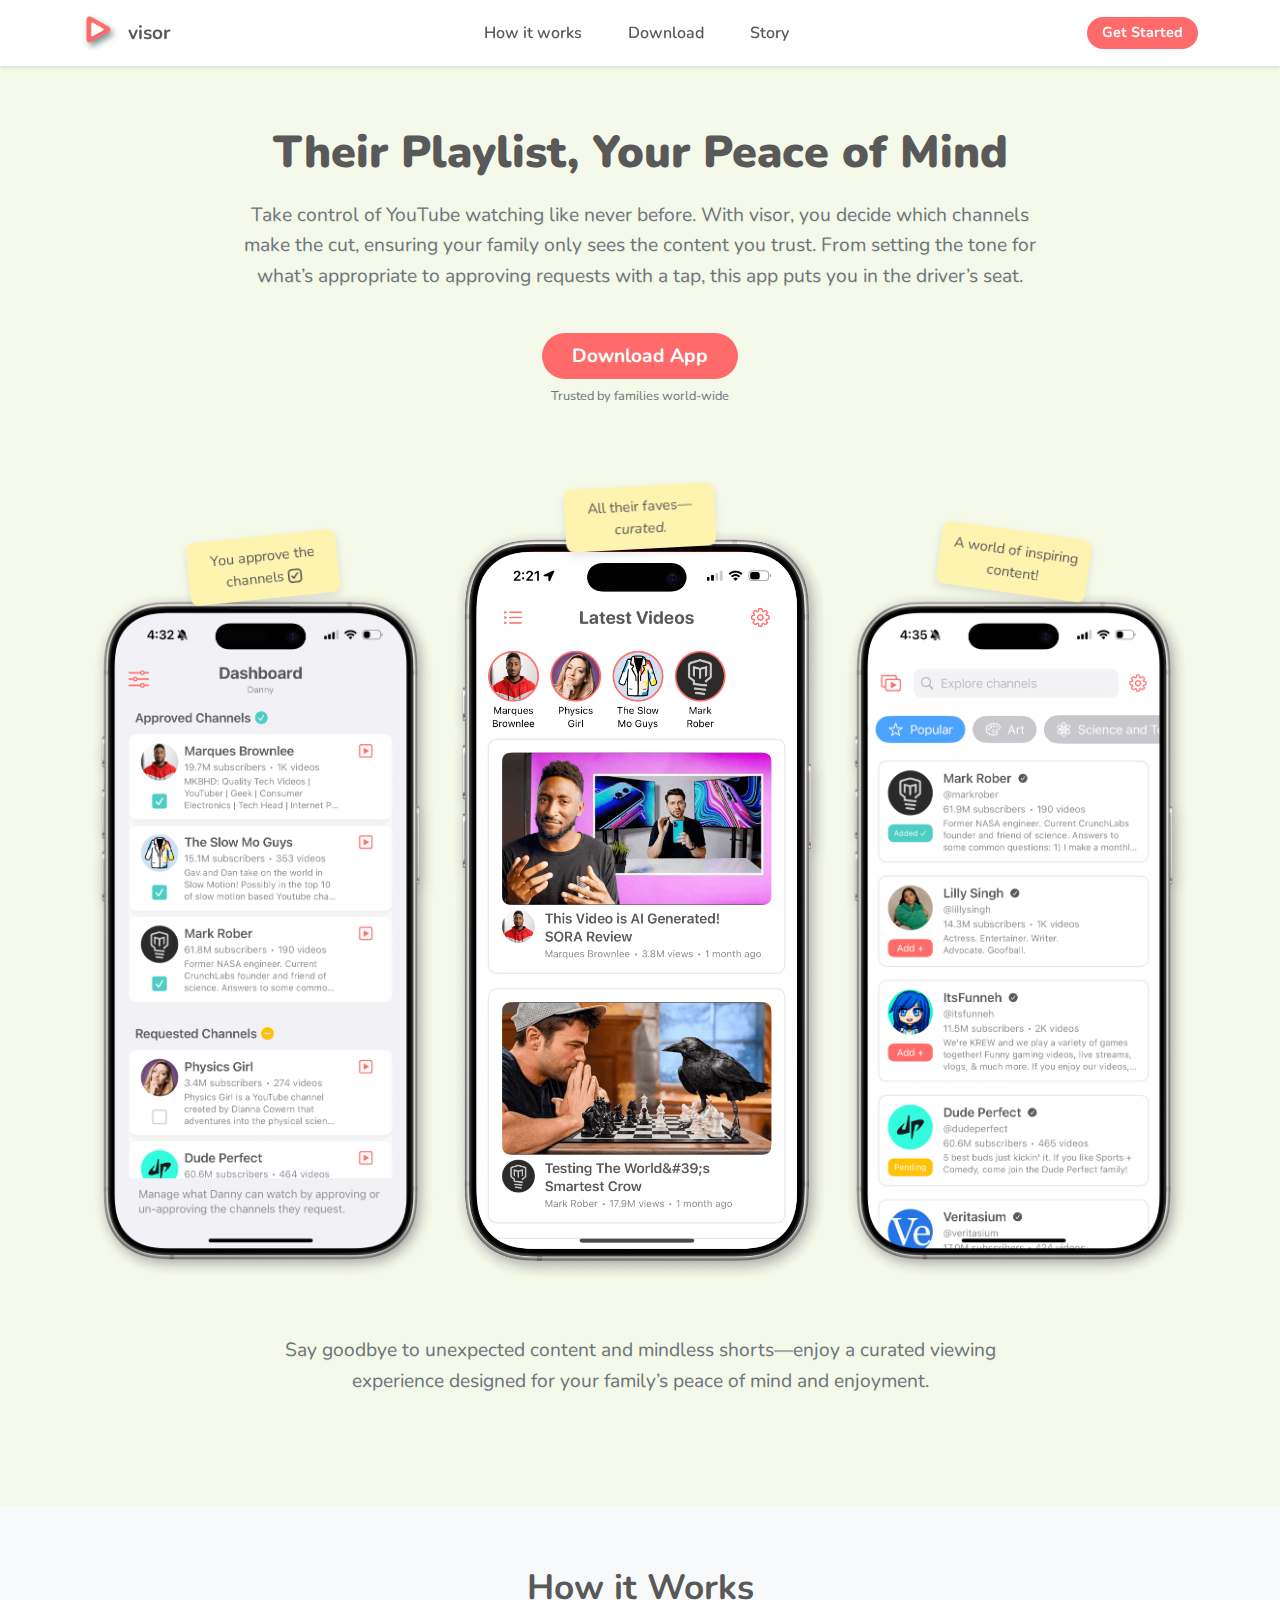
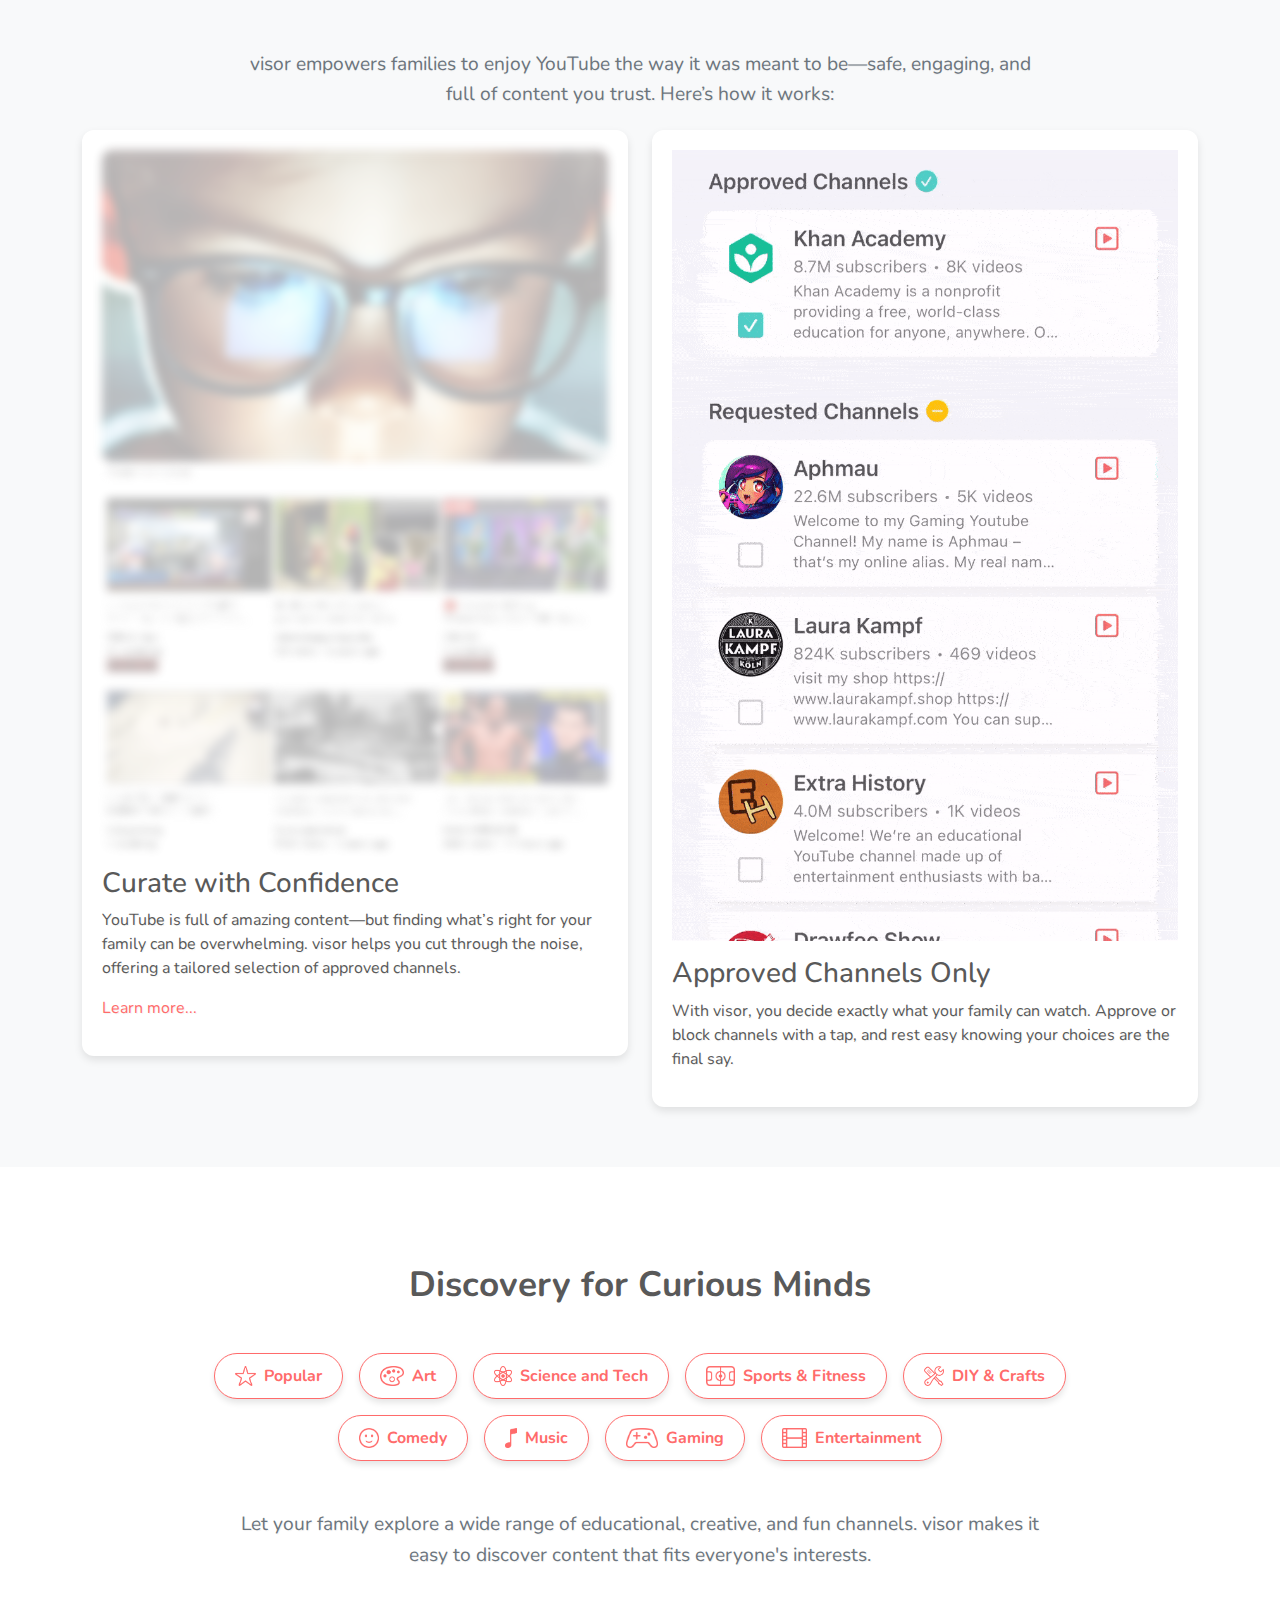
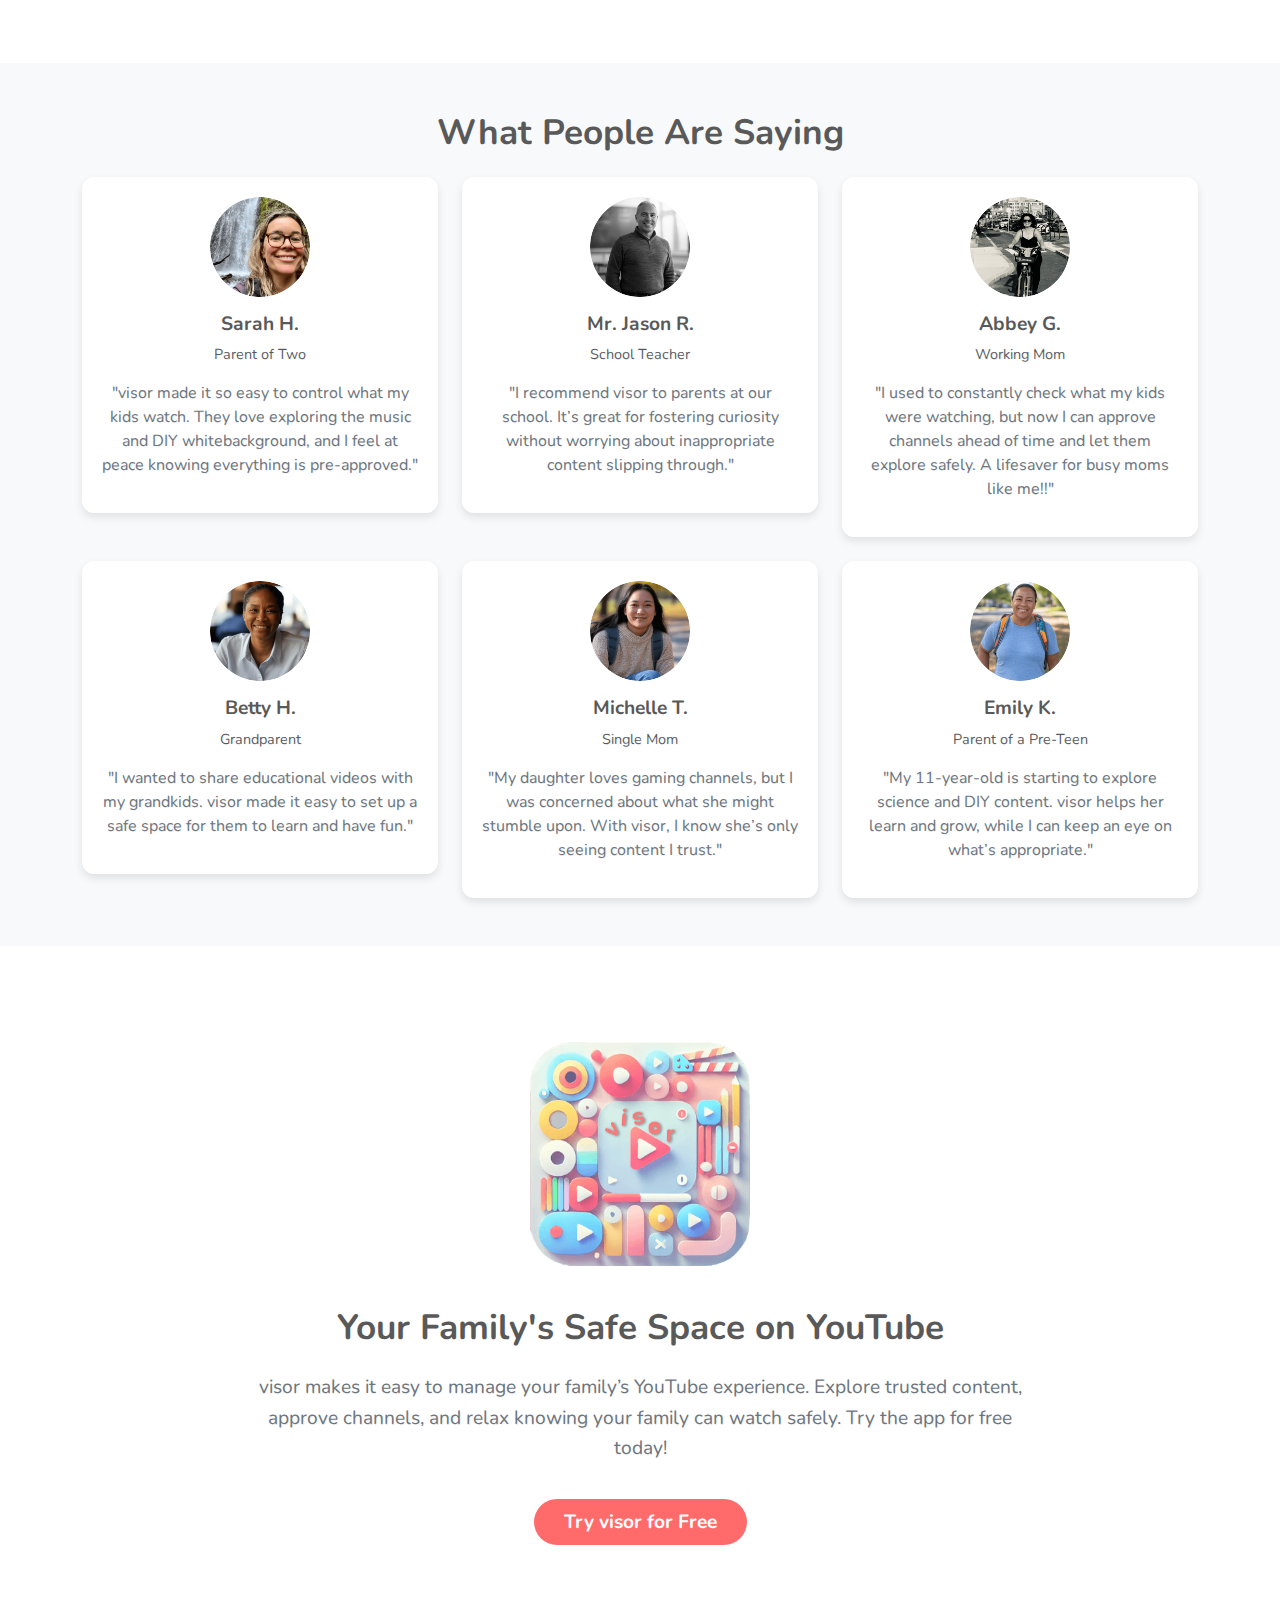
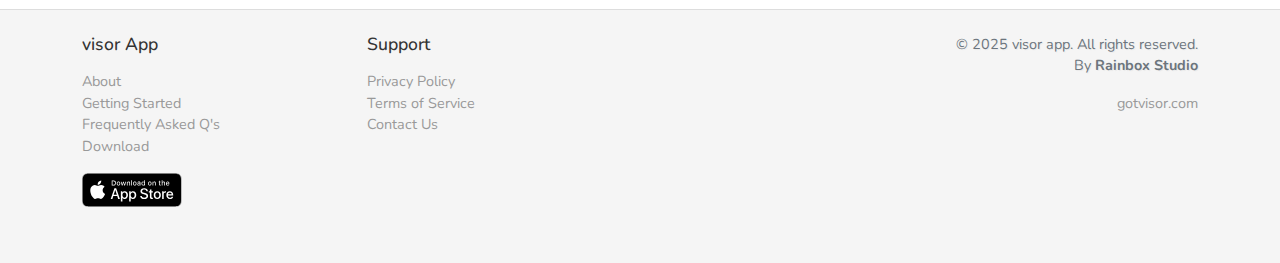
==== commit 5f9dbdb0: "fixes" ====
--- a/index.html
+++ b/index.html
@@ -72,18 +72,18 @@
 
         <!-- Hero Images -->
         <div class="hero-images my-5">
-            <div class="image-wrapper left">
-                <img src="assets/hero-left.png" alt="Left Image" class="flanked-image">
-                <div class="text-box left mt-5">A world of inspiring content!</div>
+            <div class="image-wrapper right mt-5">
+                <img src="assets/hero-right.png" alt="Right Image" class="flanked-image">
+                <div class="text-box left">You approve the channels <span><img src="assets/checkbox.svg" alt="☑️" class="checked"></span>
+                </div>
             </div>
             <div class="image-wrapper center mt-5">
                 <img src="assets/hero.png" alt="Center Image" class="main-image">
                 <div class="text-box">All their faves&mdash;<em>curated.</em></div>
             </div>
-            <div class="image-wrapper right mt-5">
-                <img src="assets/hero-right.png" alt="Right Image" class="flanked-image">
-                <div class="text-box right">You approve the channels <span><img src="assets/checkbox.svg" alt="☑️" class="checked"></span>
-                </div>
+            <div class="image-wrapper left">
+                <img src="assets/hero-left.png" alt="Left Image" class="flanked-image">
+                <div class="text-box right mt-5">A world of inspiring content!</div>
             </div>
         </div>
         <p class="hero-paragraph mt-3">Say goodbye to unexpected content and mindless shorts&mdash;enjoy a curated viewing experience designed for your family’s peace of mind and enjoyment.</p>
--- a/main.css
+++ b/main.css
@@ -177,13 +177,13 @@
 .text-box.left {
     left: 102px;
     transform: rotate(-6deg);
-    top: -74px;
+    top: -20px;
 }
 
 .text-box.right {
     left: 100px;
     transform: rotate(8deg);
-    top: -34px;
+    top: -74px;
 }
 .checked {
     width: 1em; 
@@ -338,7 +338,17 @@
 }
 
 .early-sketch {
-    opacity: 0.4; /* Optional: Soften it slightly */
+  /* Mask the edges so they fade away (not a true blur) */
+  -webkit-mask-image: radial-gradient(
+    circle,
+    rgba(0, 0, 0, 1) 10%,
+    rgba(0, 0, 0, 0) 100%
+  );
+  mask-image: radial-gradient(
+    circle,
+    rgba(0, 0, 0, 1) 10%,
+    rgba(0, 0, 0, 0) 100%
+  );
 }
 
 .rounded {
@@ -377,6 +387,10 @@
     border-top: 1px solid #ddd; /* Subtle top border for separation */
 }
 
+.footer a {
+    color: #999999; /* Set light gray link color */
+}
+
 .footer h5 {
     font-size: 1.1rem; /* Slightly larger font for section titles */
     margin-bottom: 1rem; /* Add spacing below titles */
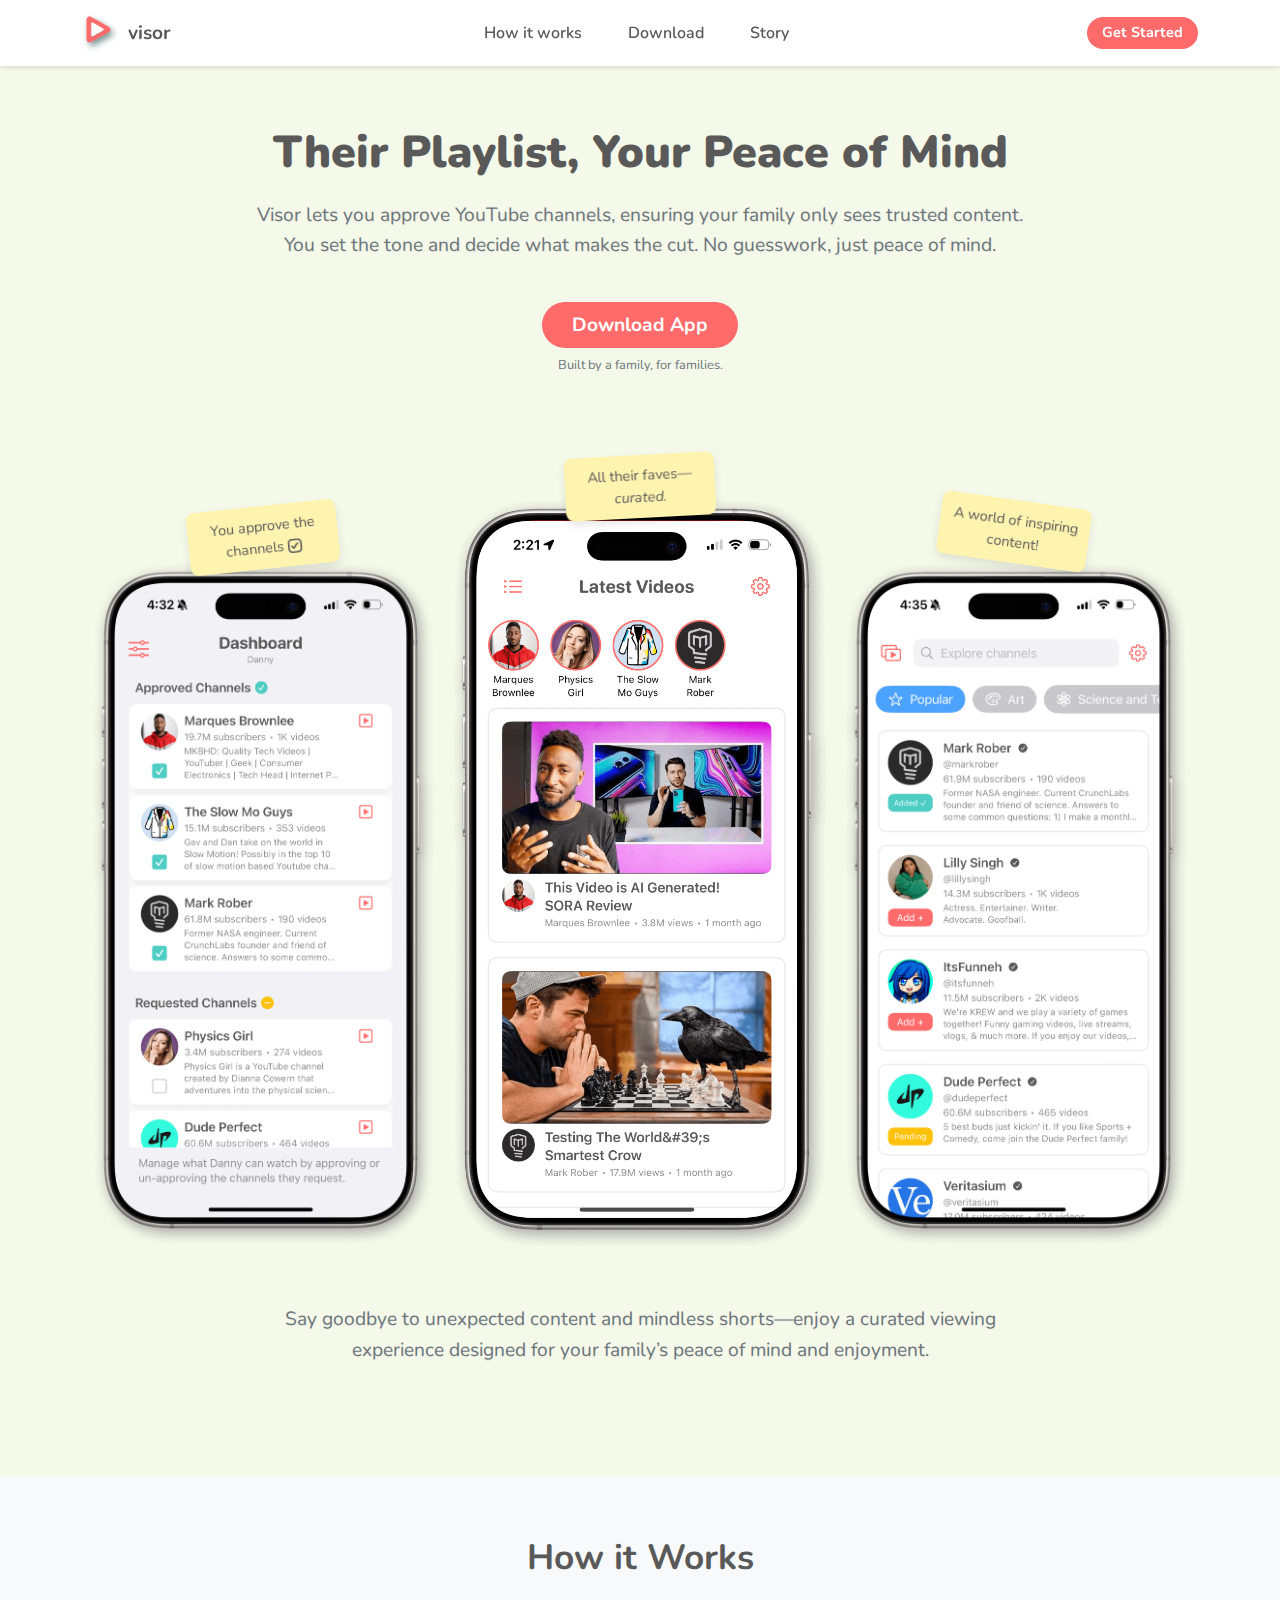
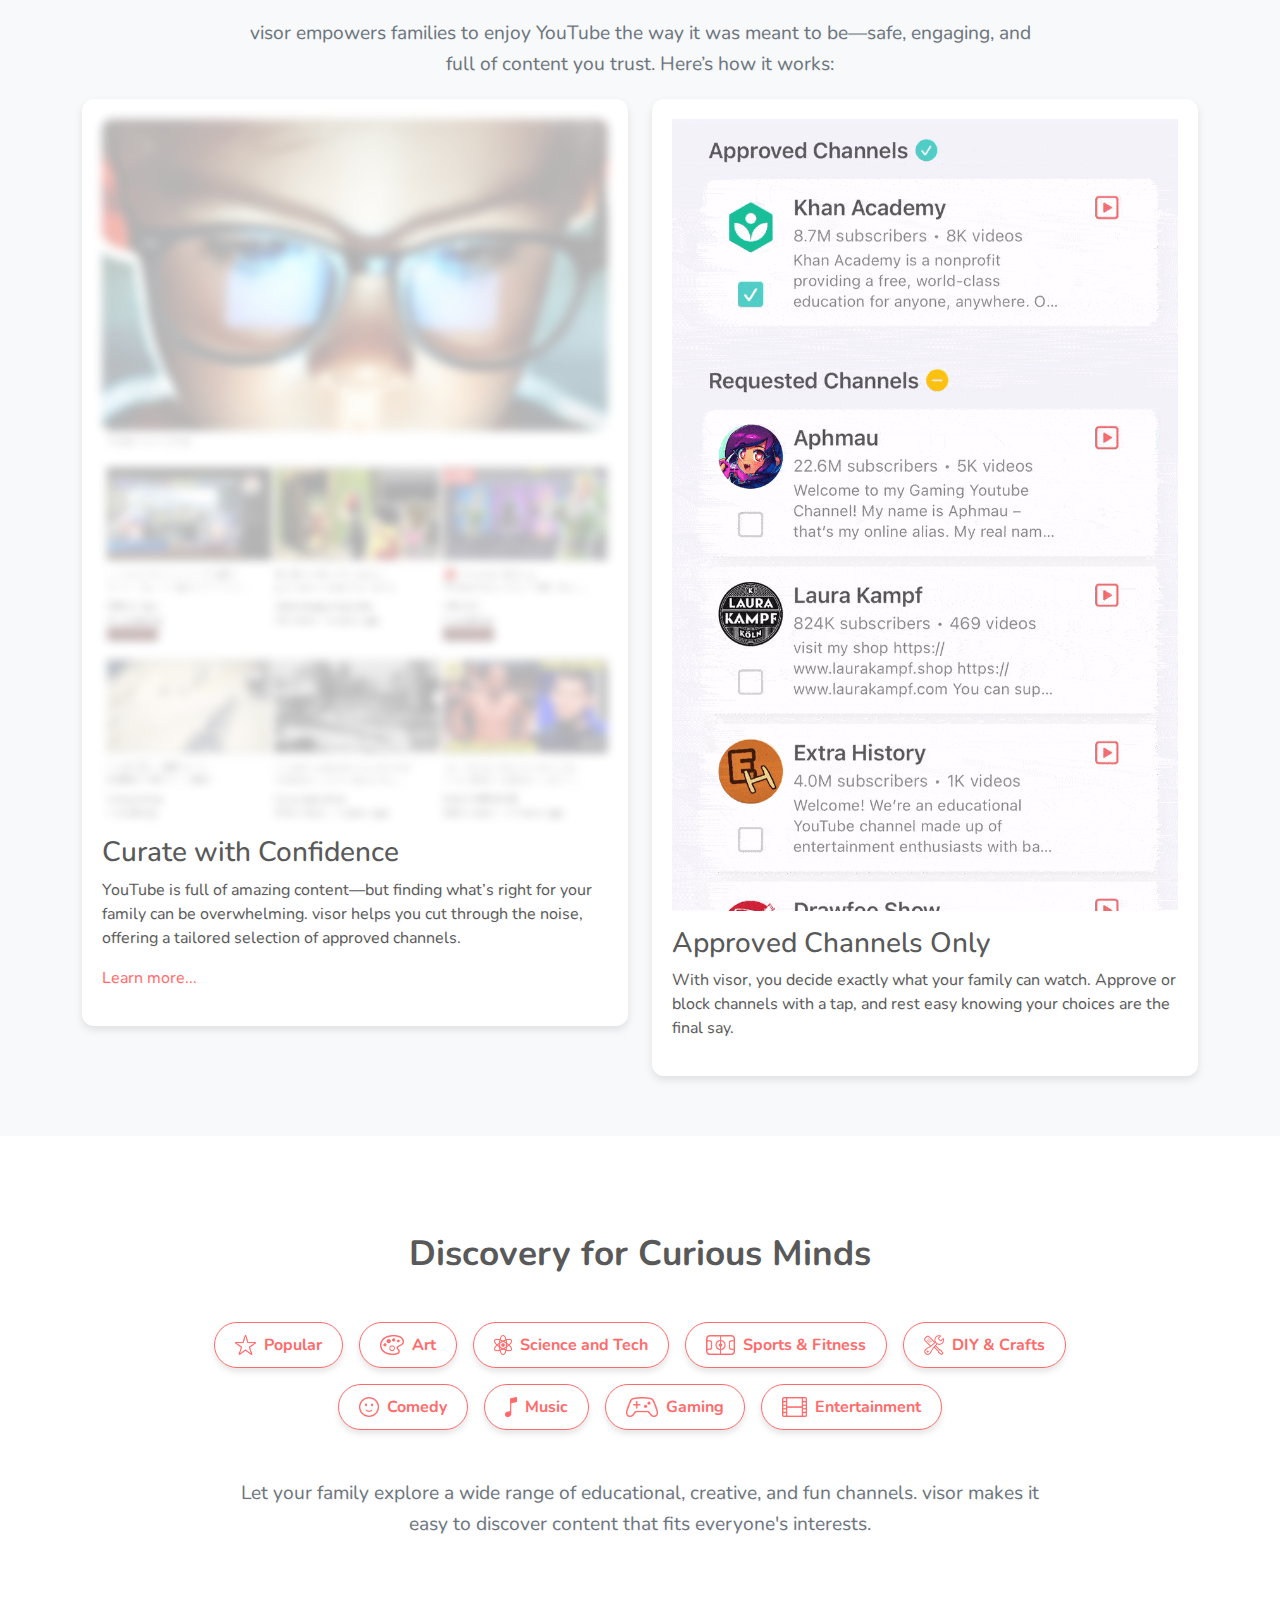
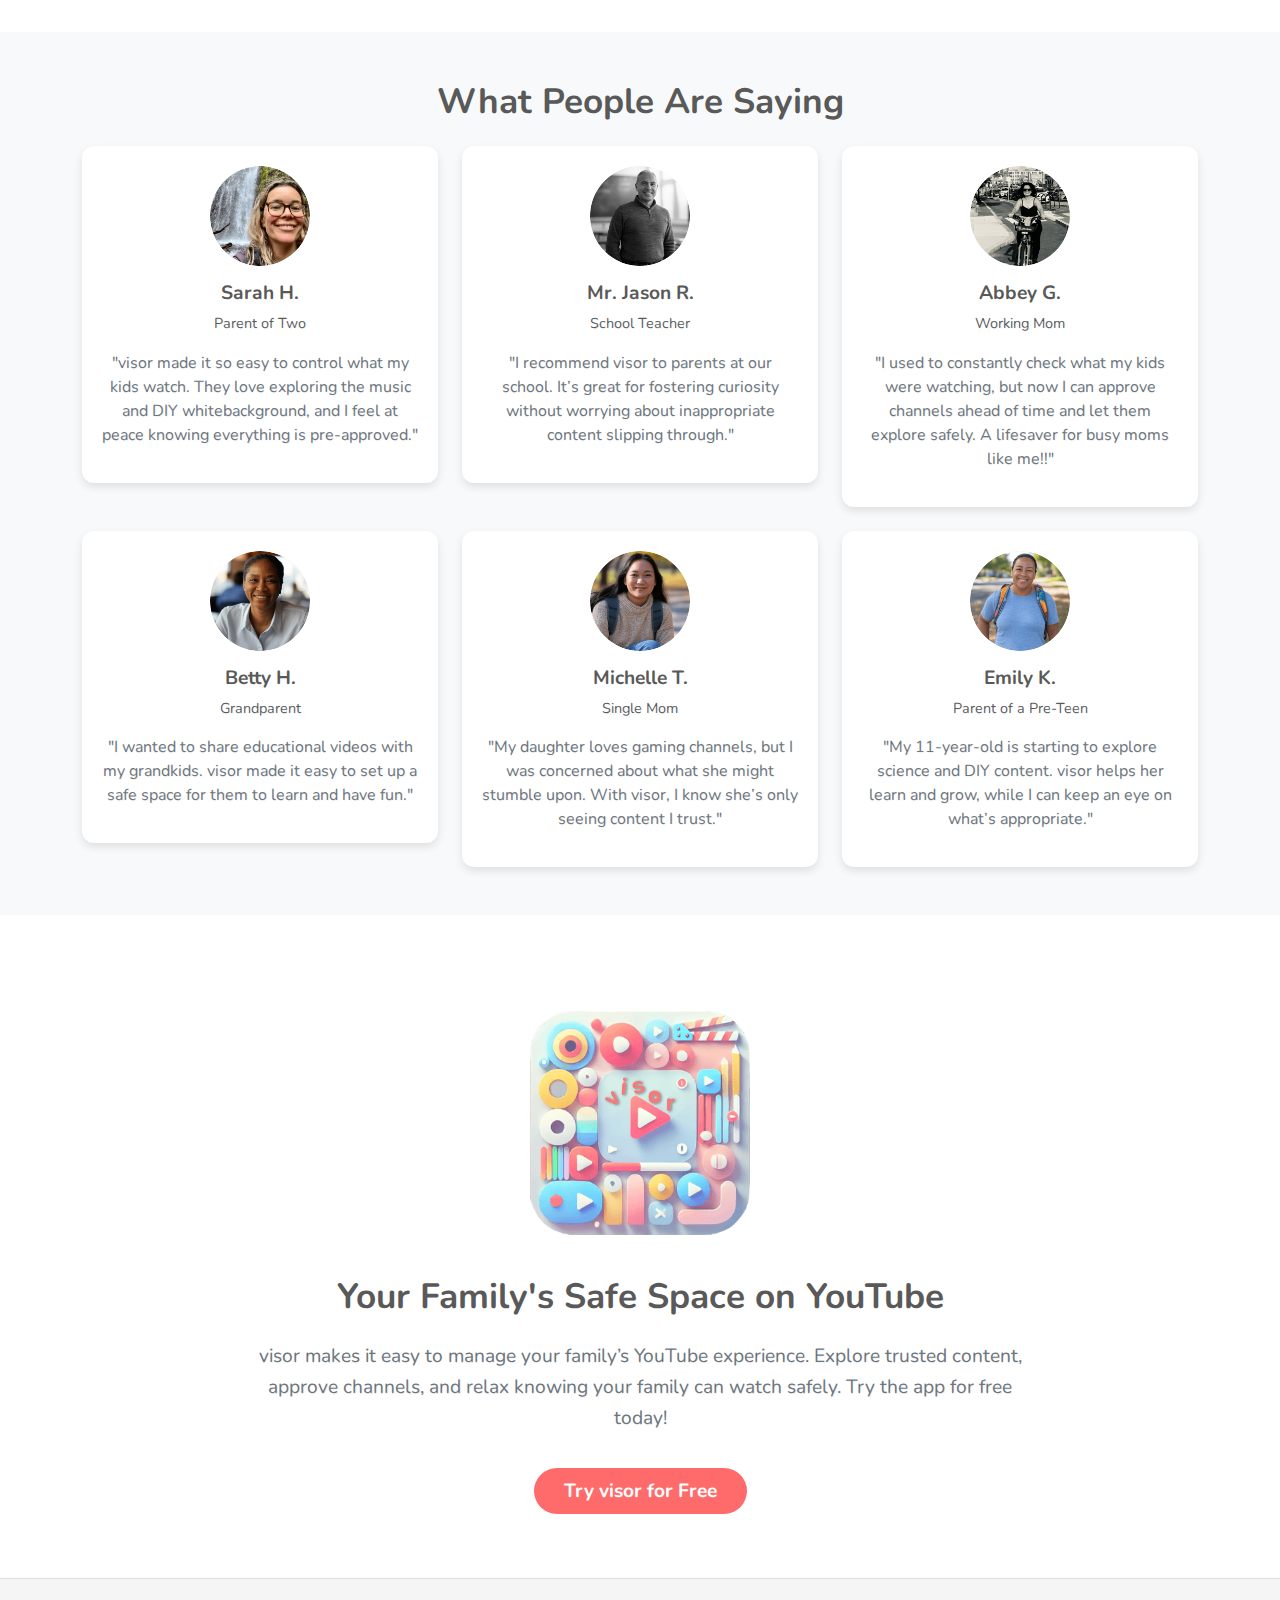
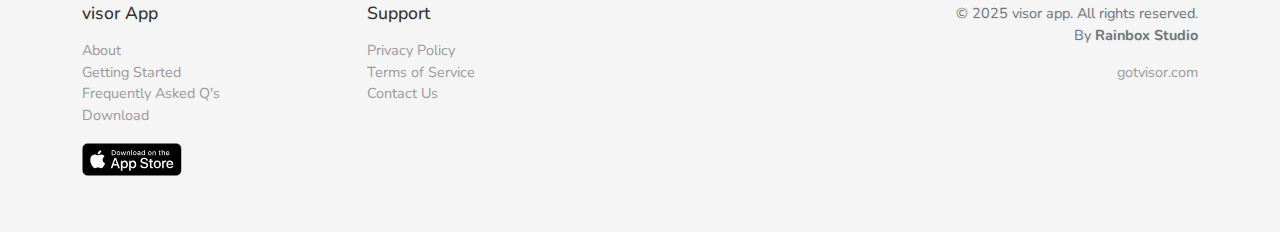
==== commit 9086ebc9: "copy fix" ====
--- a/index.html
+++ b/index.html
@@ -62,13 +62,12 @@
     <header class="hero-section">
         <h1>Their Playlist, Your Peace of Mind</h1>
             <p class="hero-paragraph d-none d-md-block">
-                Take control of YouTube watching like never before. With visor, you decide which channels make the cut, ensuring your family only sees the content you trust. From setting the tone for what’s appropriate to approving requests with a tap, this app puts you in the driver’s seat.
-            </p>
+                Visor lets you approve YouTube channels, ensuring your family only sees trusted content. You set the tone and decide what makes the cut. No guesswork, just peace of mind.
             <p class="hero-paragraph d-block d-md-none">
-                Take control of YouTube watching. With visor, you decide which channels make the cut, ensuring your family only sees the content you trust. From setting the tone to approving requests, this app puts you in the driver’s seat.
+                Visor lets you approve YouTube channels, ensuring your family only sees trusted content. You set the tone and decide what makes the cut. No guesswork, just peace of mind.
             </p>
         <a href="#" class="cta-btn">Download App</a>
-        <div class="trusted-by mt-3">Trusted by families world-wide</div>
+        <div class="trusted-by mt-3">Built by a family, for families.</div>
 
         <!-- Hero Images -->
         <div class="hero-images my-5">
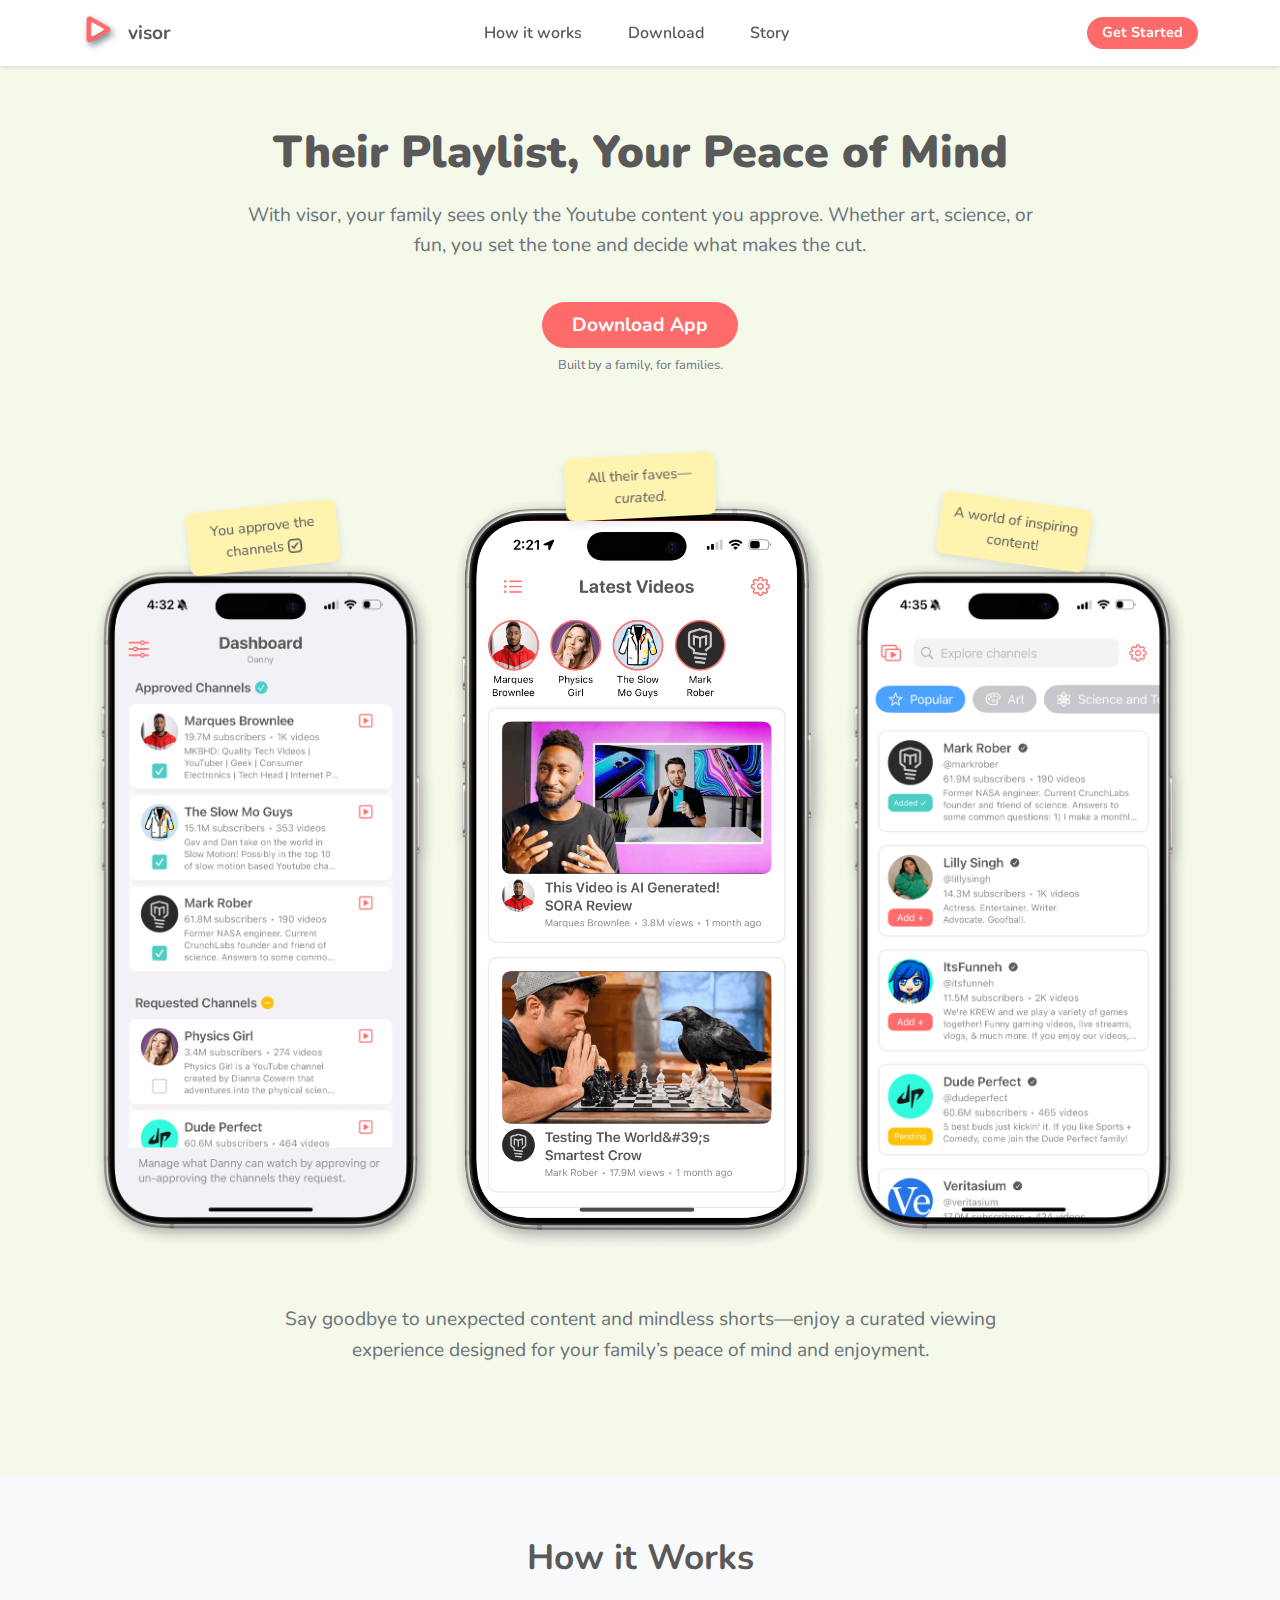
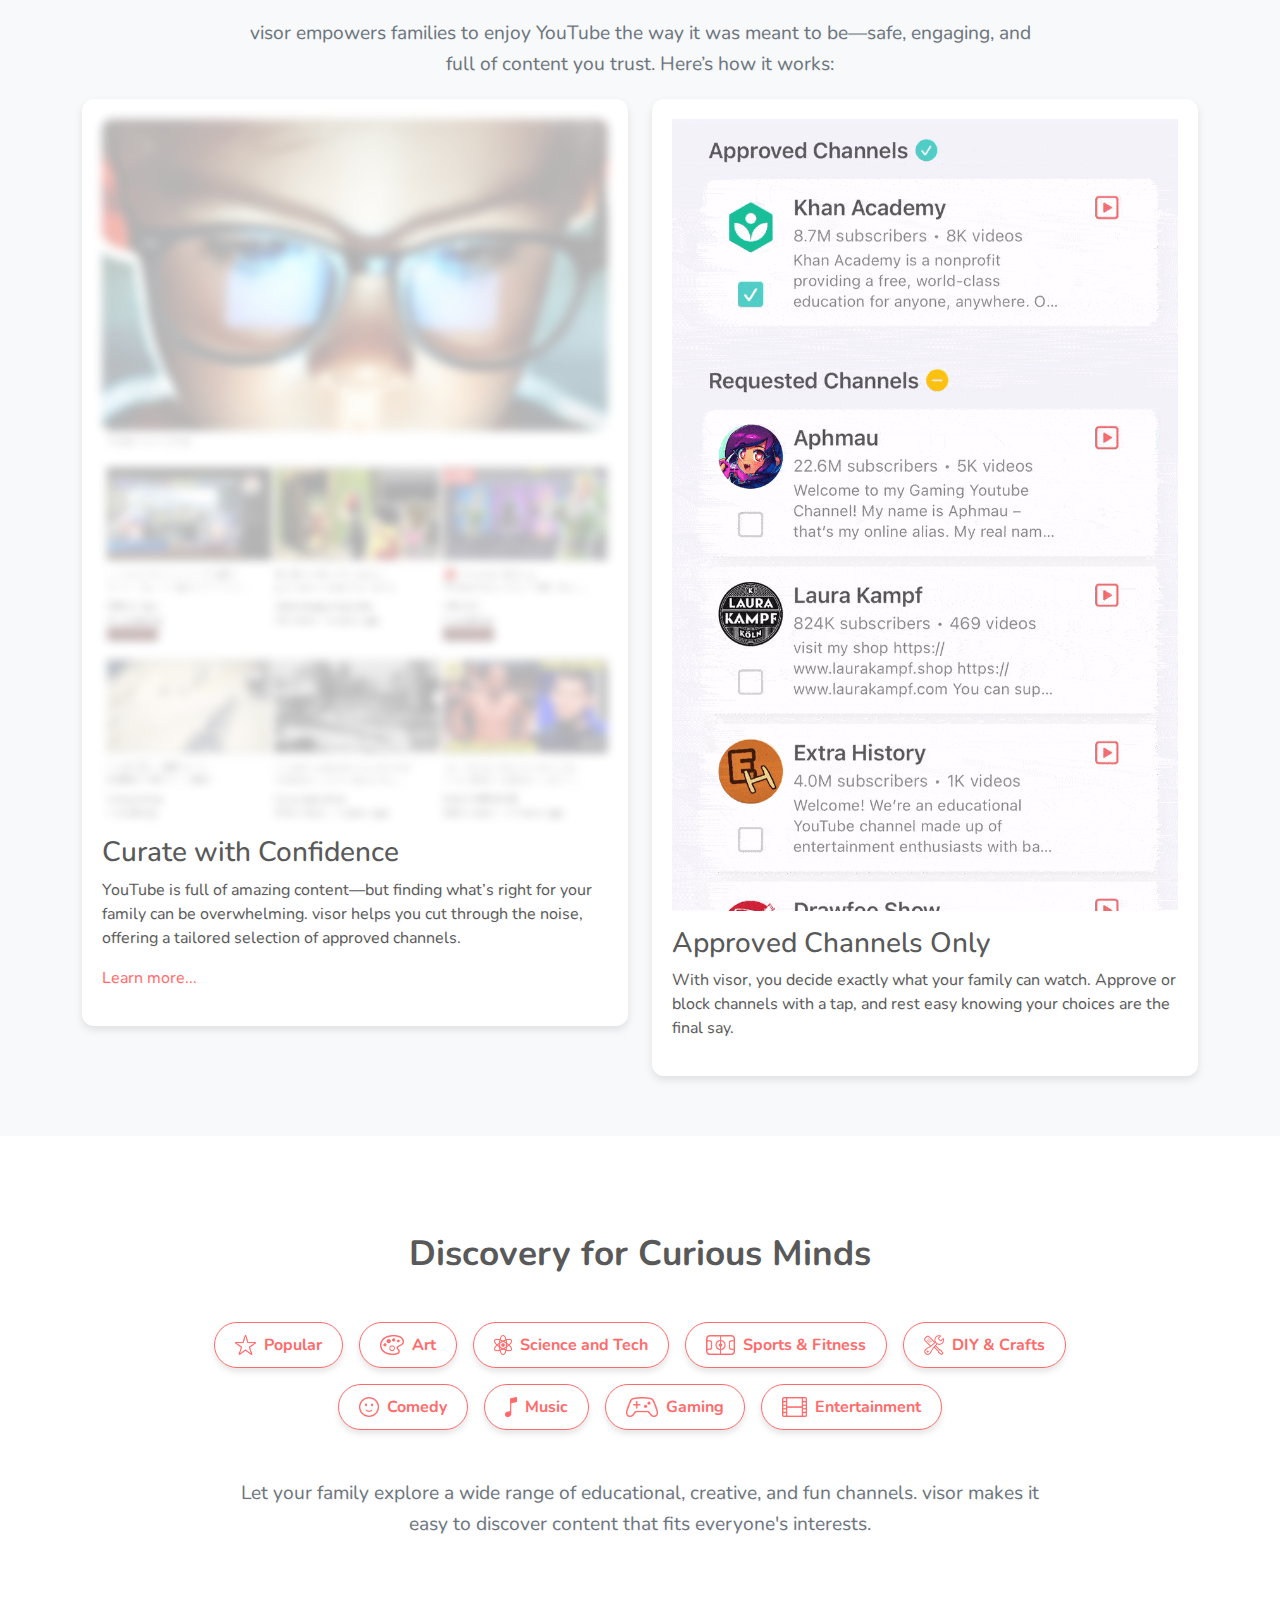
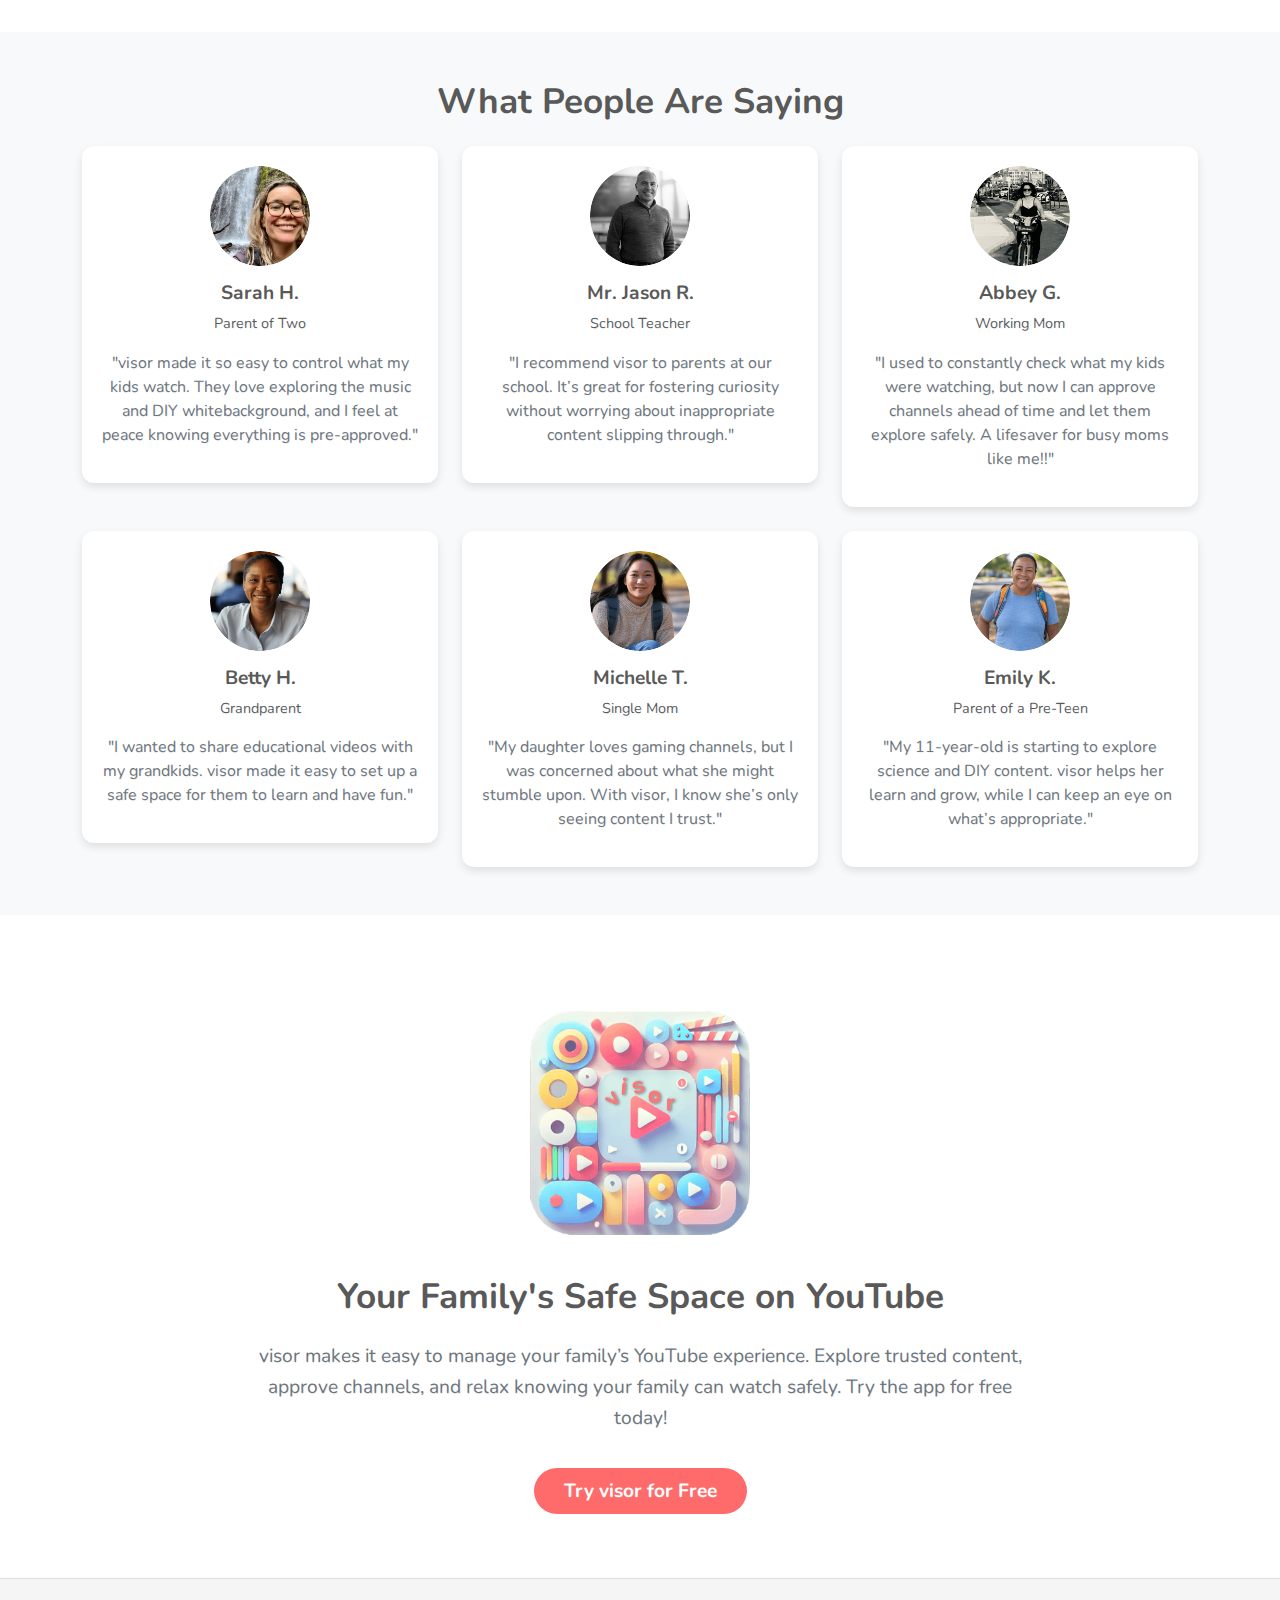
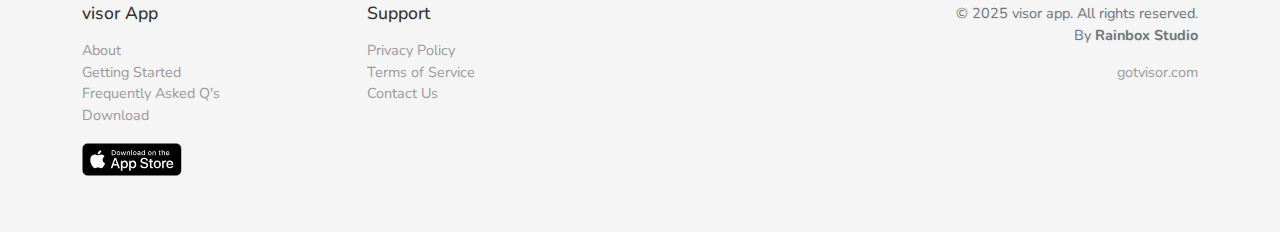
==== commit 1dd116e6: "copy fix" ====
--- a/index.html
+++ b/index.html
@@ -62,9 +62,9 @@
     <header class="hero-section">
         <h1>Their Playlist, Your Peace of Mind</h1>
             <p class="hero-paragraph d-none d-md-block">
-                Visor lets you approve YouTube channels, ensuring your family only sees trusted content. You set the tone and decide what makes the cut. No guesswork, just peace of mind.
+                With visor, your family sees only the Youtube content you approve. Whether art, science, or fun, you set the tone and decide what makes the cut. 
             <p class="hero-paragraph d-block d-md-none">
-                Visor lets you approve YouTube channels, ensuring your family only sees trusted content. You set the tone and decide what makes the cut. No guesswork, just peace of mind.
+                With visor, your family sees only the Youtube content you approve. Whether art, science, or fun, you set the tone and decide what makes the cut. 
             </p>
         <a href="#" class="cta-btn">Download App</a>
         <div class="trusted-by mt-3">Built by a family, for families.</div>
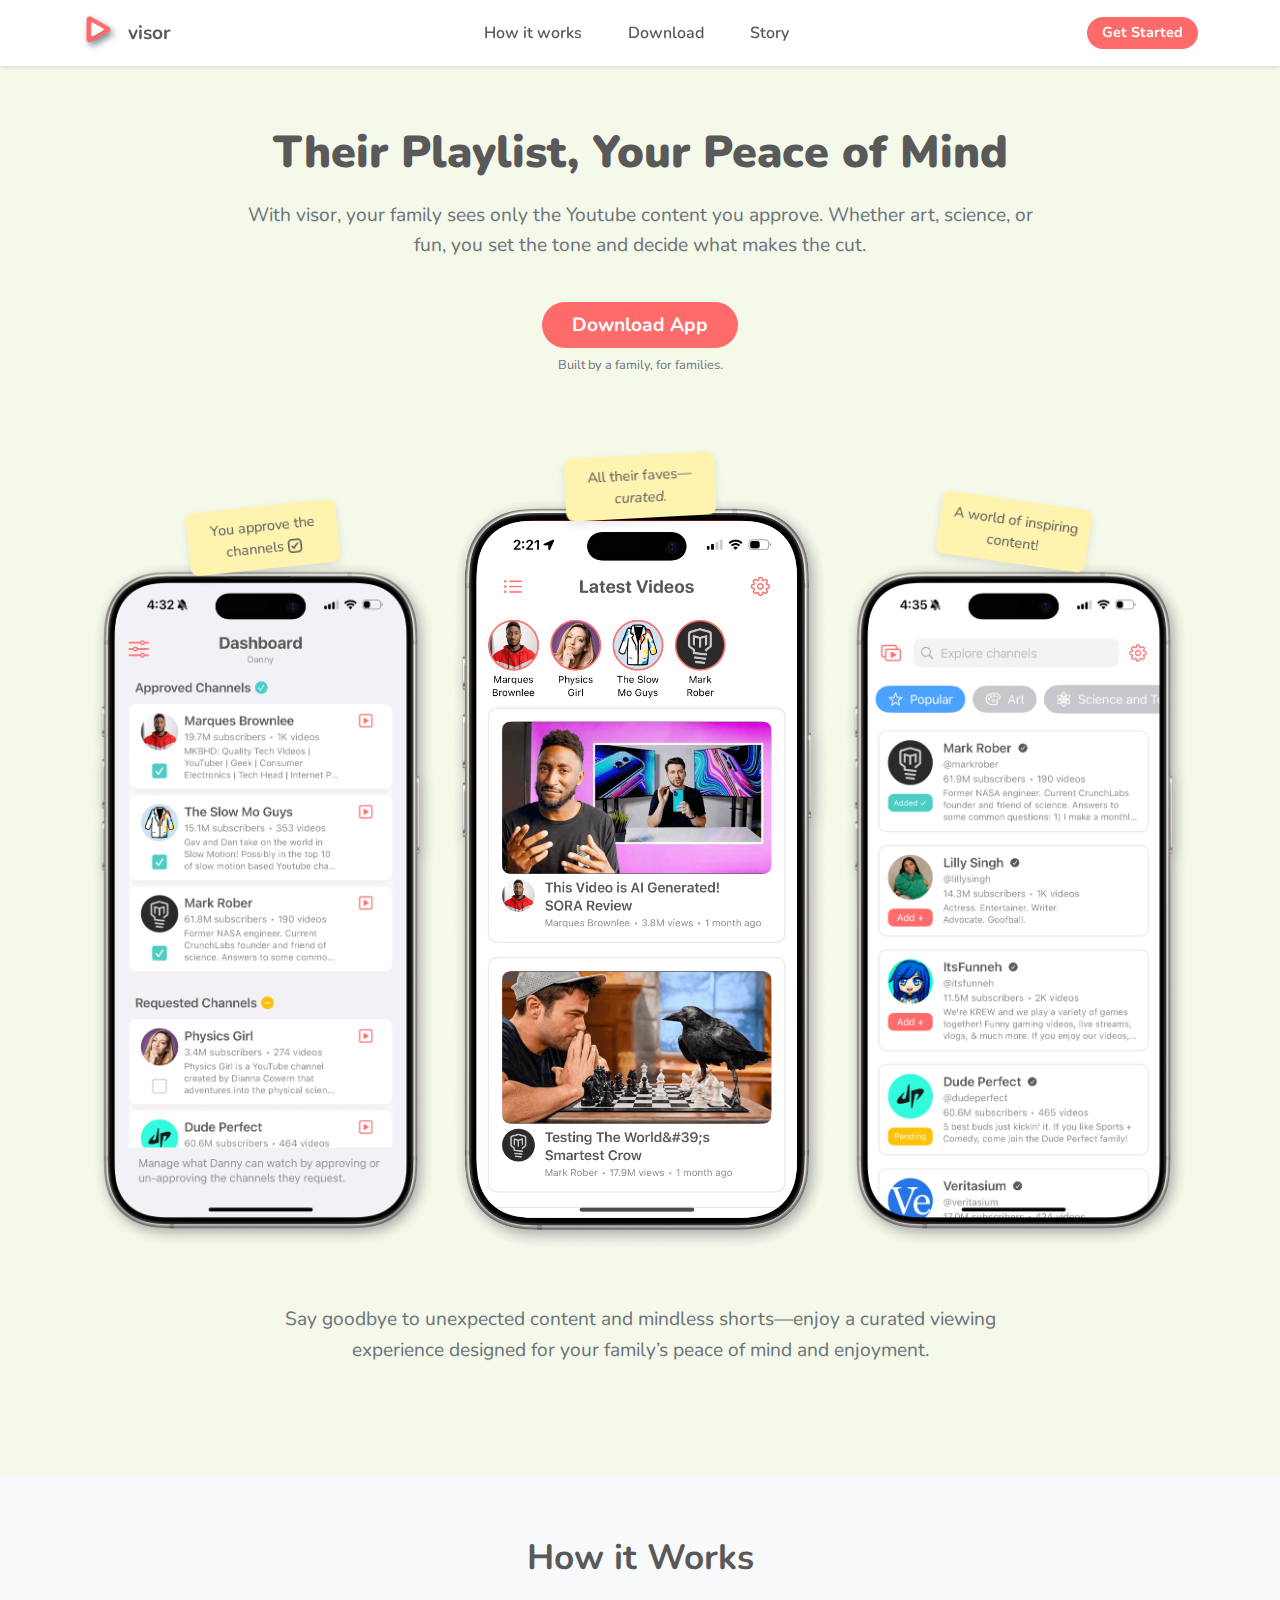
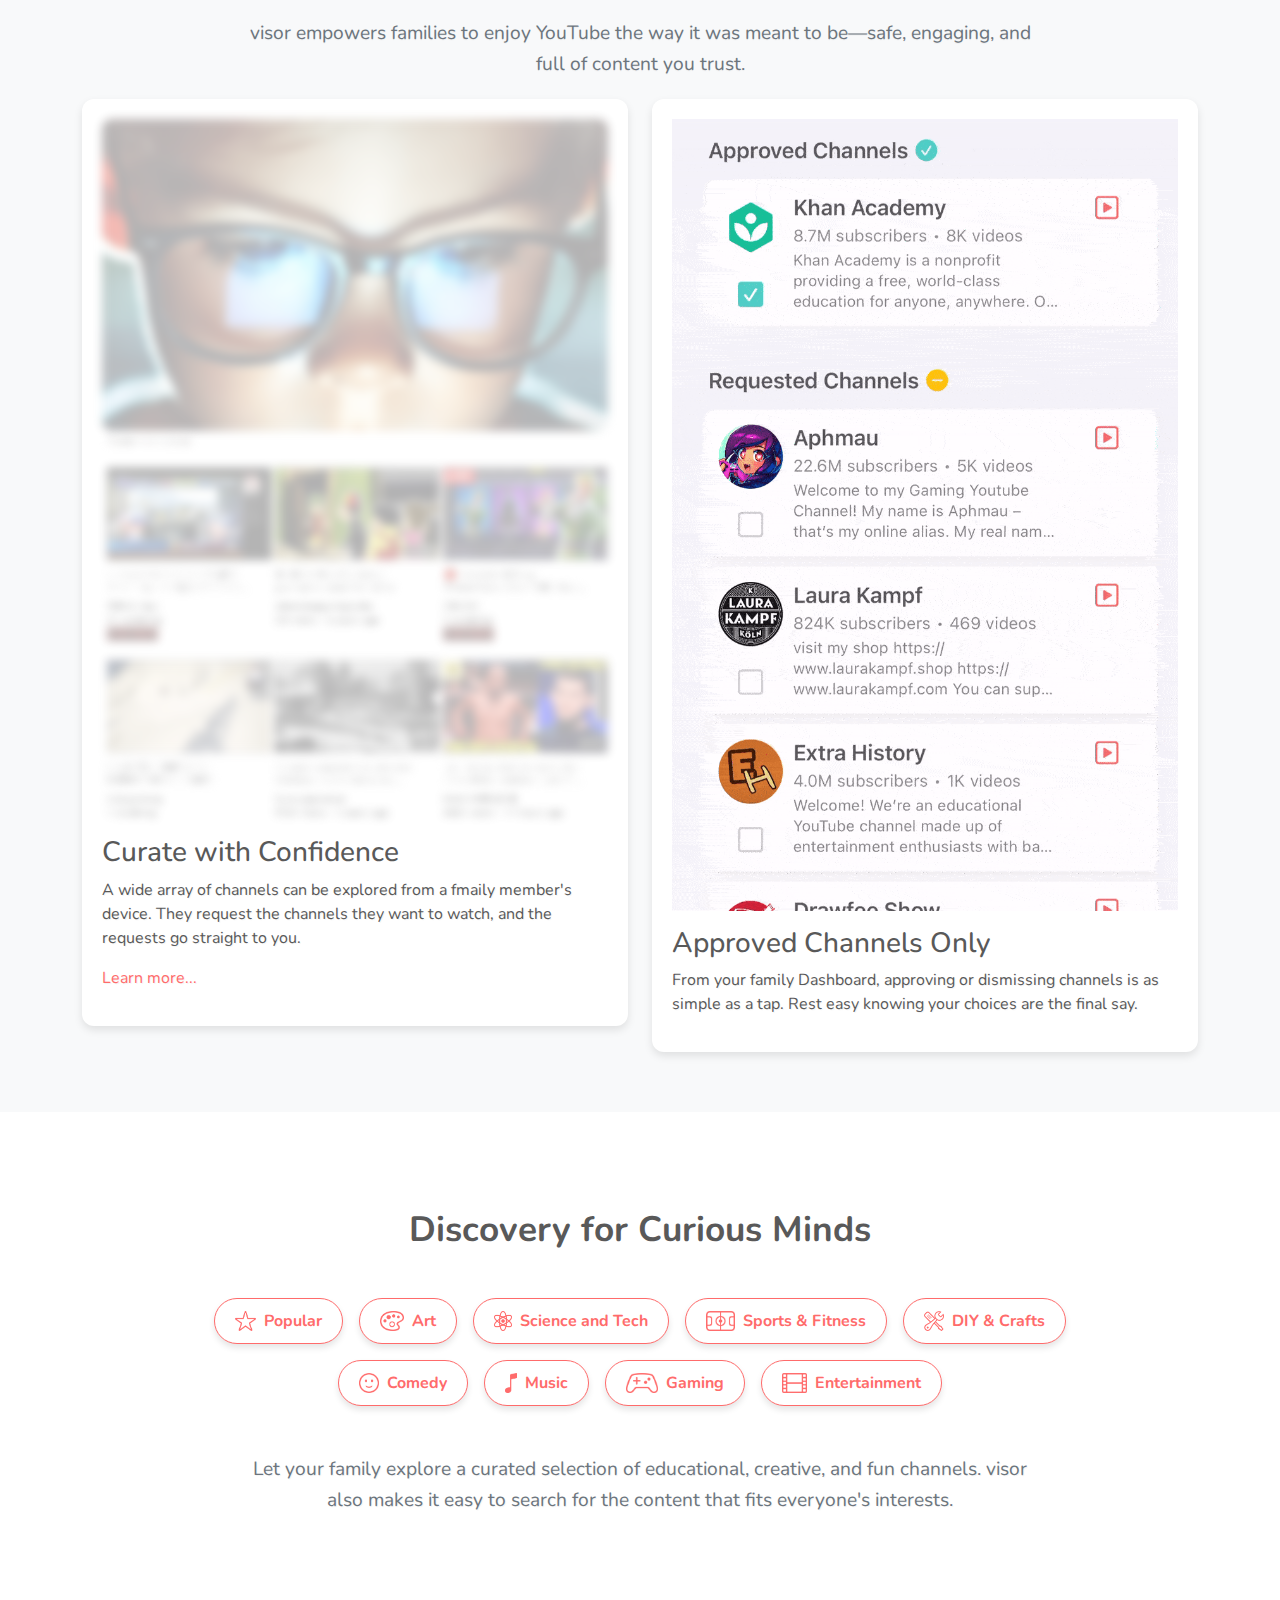
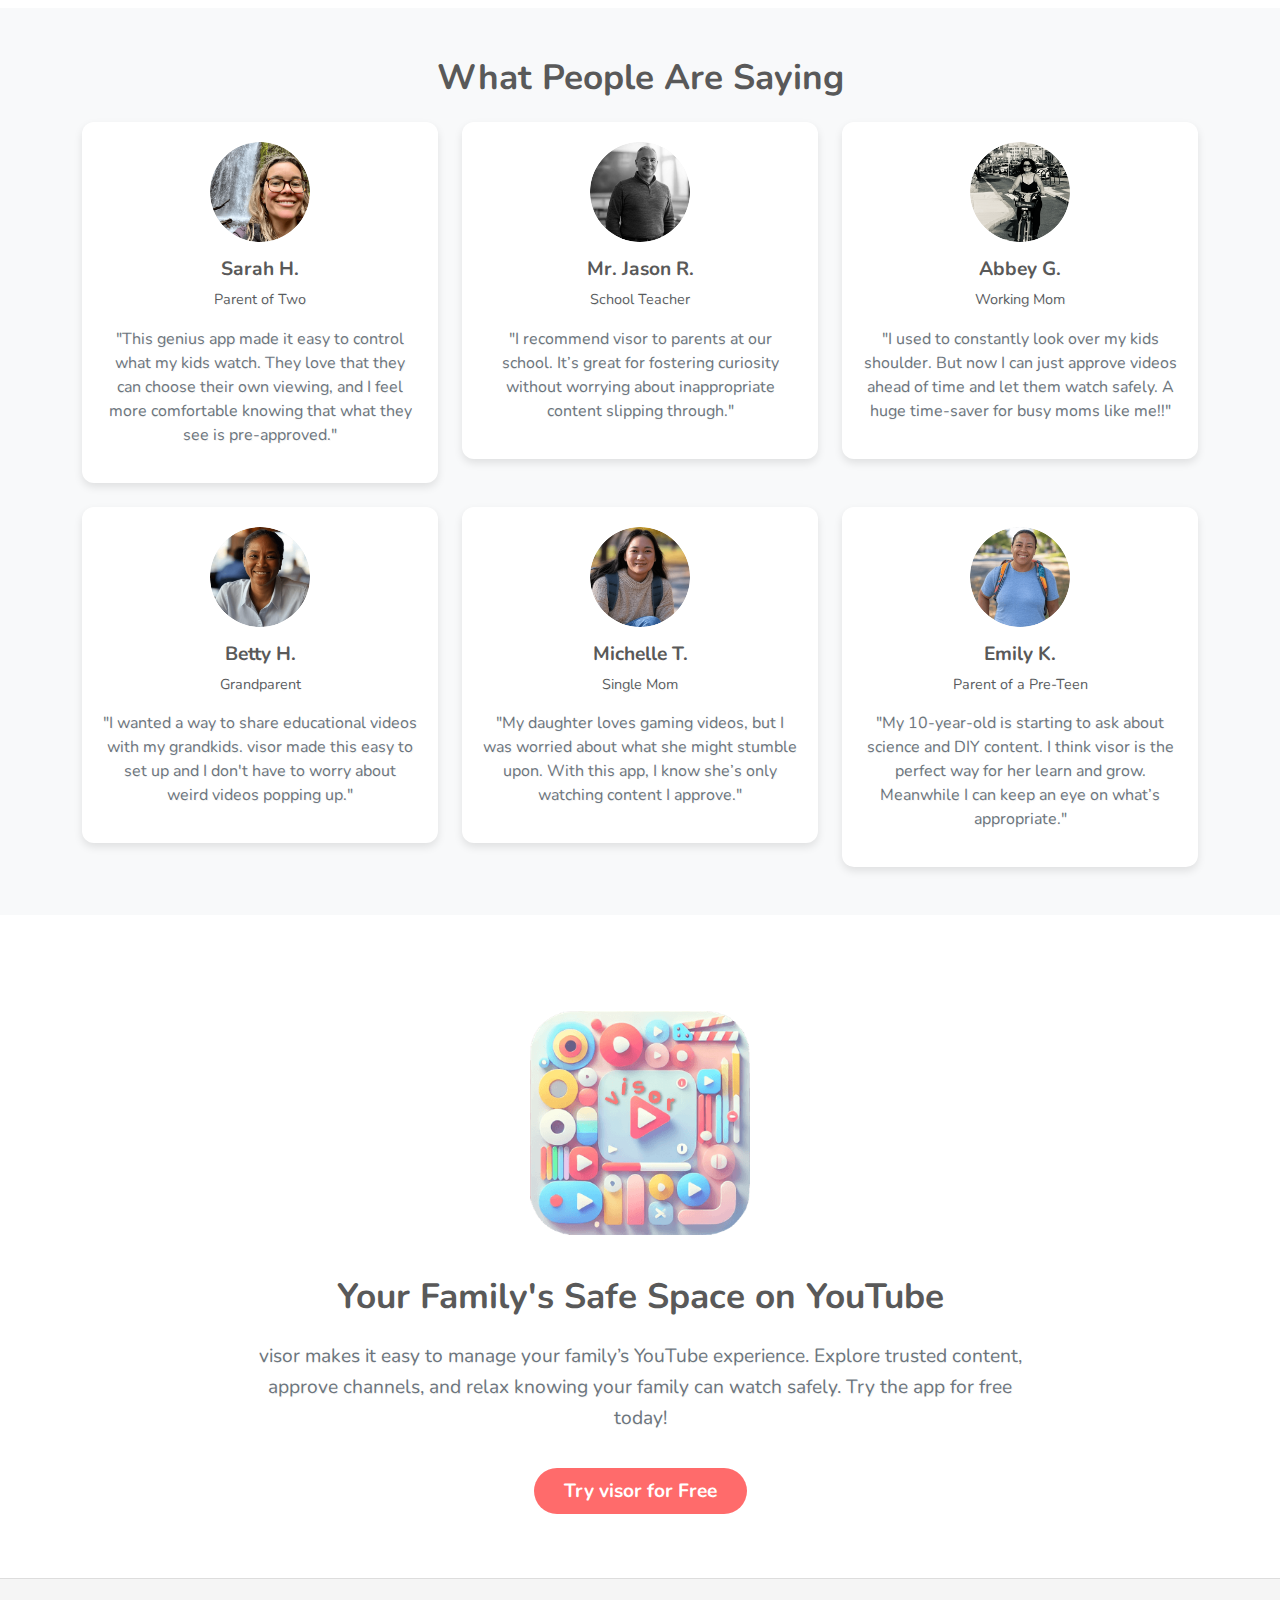
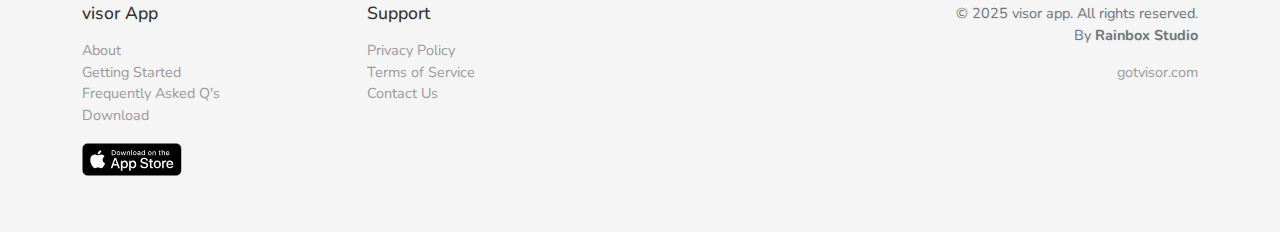
==== commit 3e1a98d8: "copy fix" ====
--- a/index.html
+++ b/index.html
@@ -94,11 +94,10 @@
         <div class="container">
             <h2 class="text-center">How it Works</h2>
             <p class="hero-paragraph text-center">
-                visor empowers families to enjoy YouTube the way it was meant to be—safe, engaging, and full of content you trust. Here’s how it works:
+                visor empowers families to enjoy YouTube the way it was meant to be—safe, engaging, and full of content you trust.
             </p>
 
             <div class="row g-4">
-                <!-- Step 1 -->
                 <div class="col-md-6">
                     <div class="feature-card">
                         <div class="image-wrapper">
@@ -107,36 +106,23 @@
                         </div>
                         <h3 class="section-title">Curate with Confidence</h3>
                         <p>
-                            YouTube is full of amazing content—but finding what’s right for your family can be overwhelming. 
-                            visor helps you cut through the noise, offering a tailored selection of approved channels.
+                            A wide array of channels can be explored from a fmaily member's device. They request the 
+                            channels they want to watch, and the requests go straight to you.
                         </p>
                         <p><a href="faq.html" target="_blank" rel="noopener noreferrer">Learn more...</a></p>
                     </div>
                 </div>
 
-                <!-- Step 2 -->
                 <div class="col-md-6">
                     <div class="feature-card">
                         <img src="assets/parent-dashboard.gif" alt="Parent approving channels on visor dashboard" class="img-fluid w-100 mb-3">
                         <h3 class="section-title">Approved Channels Only</h3>
                         <p>
-                            With visor, you decide exactly what your family can watch. Approve or block channels with a tap, and rest easy knowing your choices are the final say.
+                            From your family Dashboard, approving or dismissing channels is as simple as a tap. Rest 
+                            easy knowing your choices are the final say.
                         </p>
                     </div>
                 </div>
-
-                <!-- Step 3 (Commented Out) -->
-                <!-- 
-                <div class="col-md-4">
-                    <div class="feature-card">
-                        <img src="assets/kid-explore.png" alt="Kid browsing approved content" class="img-fluid mb-3">
-                        <h3 class="section-title">Explore and Request</h3>
-                        <p>
-                            Your family can safely browse approved channels and even request new ones for your review—giving them freedom within boundaries you set.
-                        </p>
-                    </div>
-                </div>
-                -->
             </div>
         </div>
     </section>          
@@ -183,7 +169,7 @@
                 </div>
             </div>
 
-            <p class="hero-paragraph mb-4">Let your family explore a wide range of educational, creative, and fun channels. visor makes it easy to discover content that fits everyone's interests.</p>
+            <p class="hero-paragraph mb-4">Let your family explore a curated selection of educational, creative, and fun channels. visor also makes it easy to search for the content that fits everyone's interests.</p>
 
         </div>
     </section>
@@ -199,7 +185,7 @@
                         <img src="assets/Sarah-H.png" alt="Parent" class="graybackground-img">
                         <h5 class="mt-3">Sarah H.</h5>
                         <p class="text-muted">Parent of Two</p>
-                        <p>"visor made it so easy to control what my kids watch. They love exploring the music and DIY whitebackground, and I feel at peace knowing everything is pre-approved."</p>
+                        <p>"This genius app made it easy to control what my kids watch. They love that they can choose their own viewing, and I feel more comfortable knowing that what they see is pre-approved."</p>
                     </div>
                 </div>
 
@@ -219,7 +205,7 @@
                         <img src="assets/Abbey-G.png" alt="Parent" class="graybackground-img">
                         <h5 class="mt-3">Abbey G.</h5>
                         <p class="text-muted">Working Mom</p>
-                        <p>"I used to constantly check what my kids were watching, but now I can approve channels ahead of time and let them explore safely. A lifesaver for busy moms like me!!"</p>
+                        <p>"I used to constantly look over my kids shoulder. But now I can just approve videos ahead of time and let them watch safely. A huge time-saver for busy moms like me!!"</p>
                     </div>
                 </div>
 
@@ -229,7 +215,7 @@
                         <img src="assets/Betty-H.png" alt="Grandparent" class="graybackground-img">
                         <h5 class="mt-3">Betty H.</h5>
                         <p class="text-muted">Grandparent</p>
-                        <p>"I wanted to share educational videos with my grandkids. visor made it easy to set up a safe space for them to learn and have fun."</p>
+                        <p>"I wanted a way to share educational videos with my grandkids. visor made this easy to set up and I don't have to worry about weird videos popping up."</p>
                     </div>
                 </div>
 
@@ -239,7 +225,7 @@
                         <img src="assets/Michelle-T.png" alt="Parent" class="graybackground-img">
                         <h5 class="mt-3">Michelle T.</h5>
                         <p class="text-muted">Single Mom</p>
-                        <p>"My daughter loves gaming channels, but I was concerned about what she might stumble upon. With visor, I know she’s only seeing content I trust."</p>
+                        <p>"My daughter loves gaming videos, but I was worried about what she might stumble upon. With this app, I know she’s only watching content I approve."</p>
                     </div>
                 </div>
 
@@ -249,7 +235,7 @@
                         <img src="assets/Emily-K.png" alt="Parent" class="graybackground-img">
                         <h5 class="mt-3">Emily K.</h5>
                         <p class="text-muted">Parent of a Pre-Teen</p>
-                        <p>"My 11-year-old is starting to explore science and DIY content. visor helps her learn and grow, while I can keep an eye on what’s appropriate."</p>
+                        <p>"My 10-year-old is starting to ask about science and DIY content. I think visor is the perfect way for her learn and grow. Meanwhile I can keep an eye on what’s appropriate."</p>
                     </div>
                 </div>
             </div>
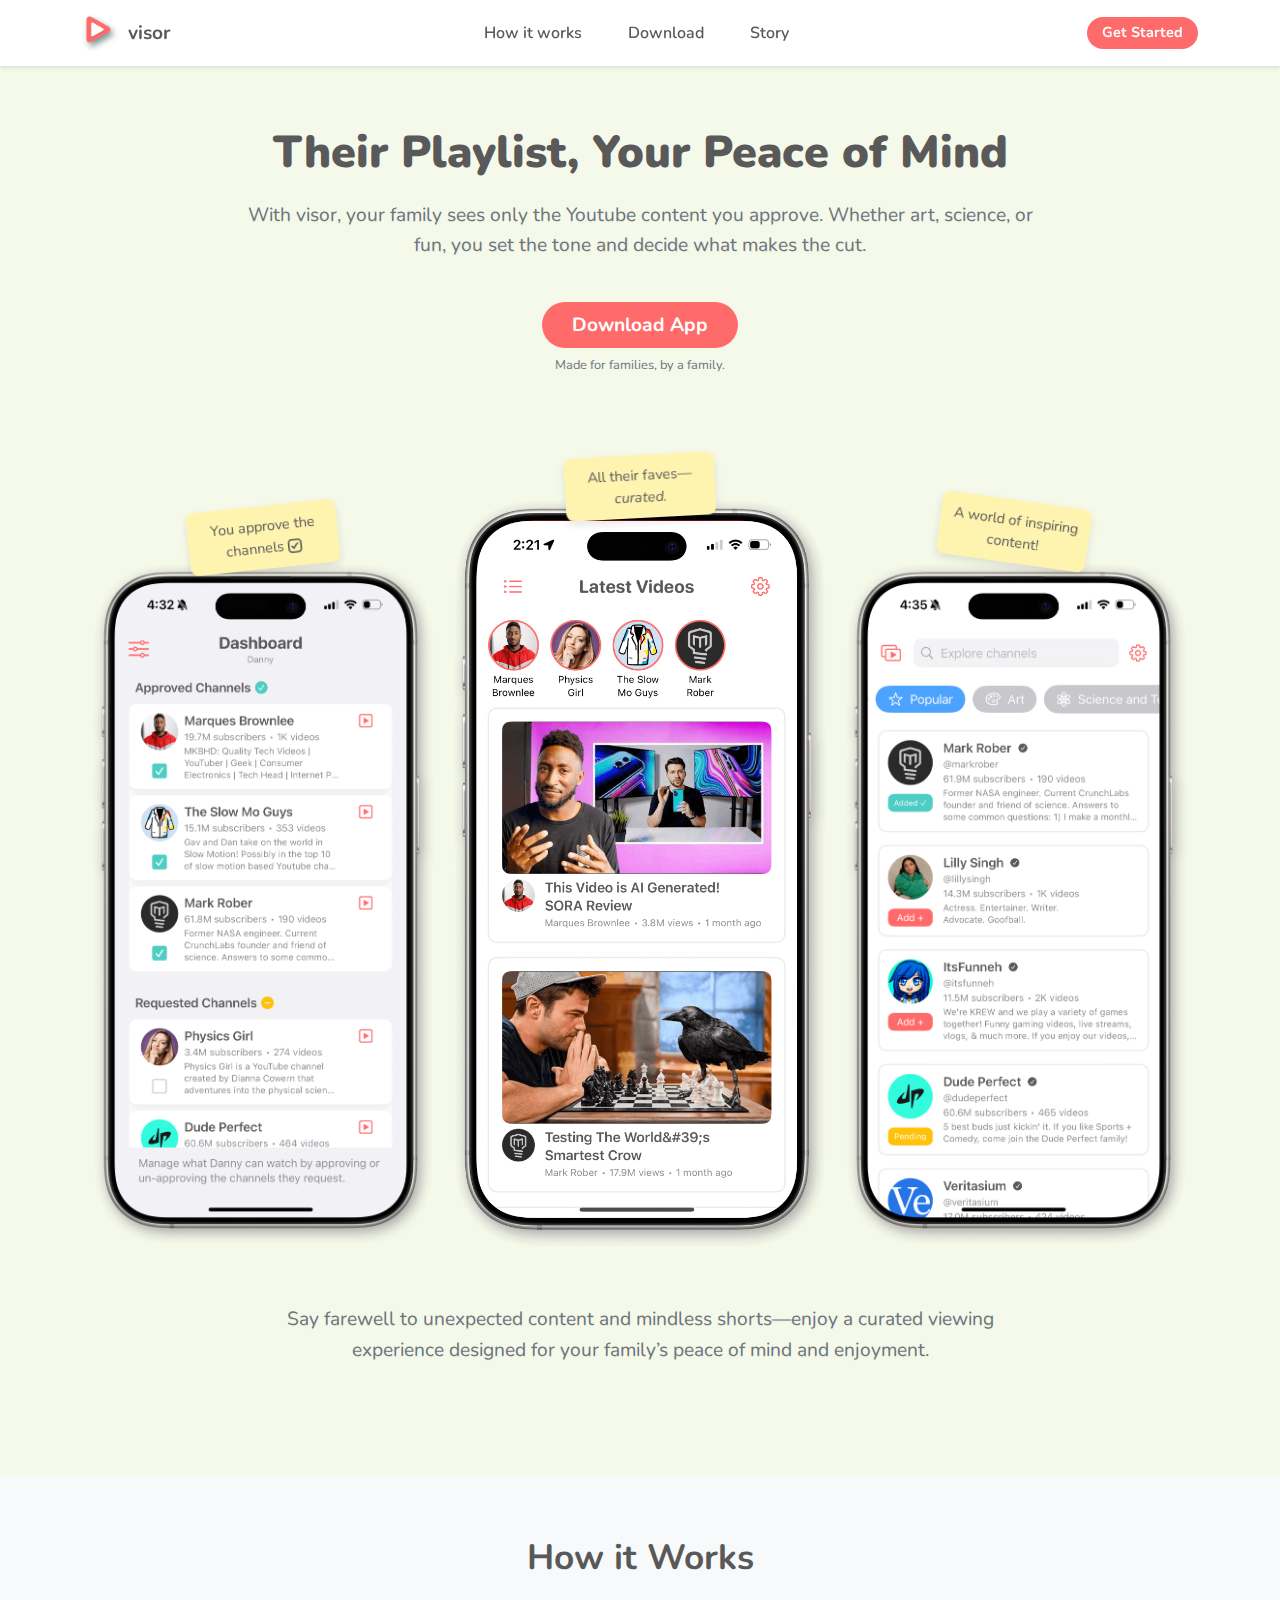
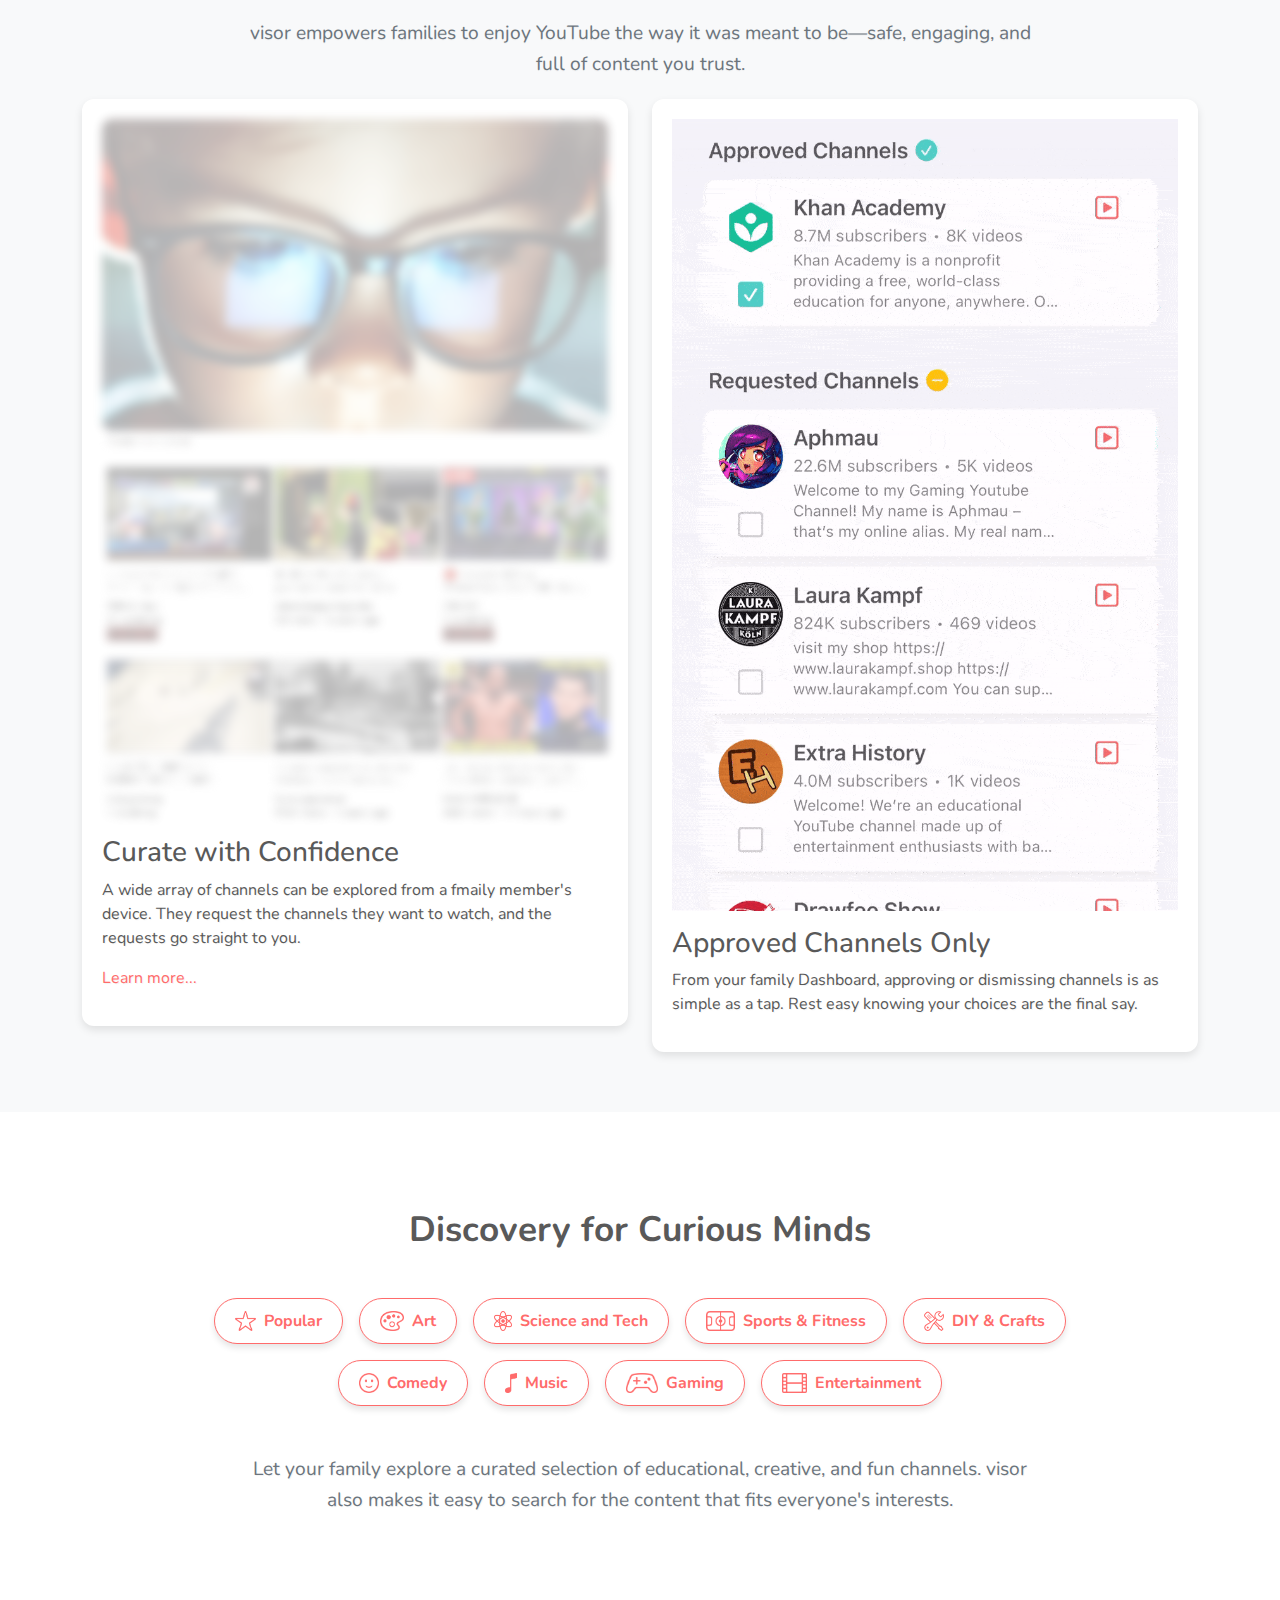
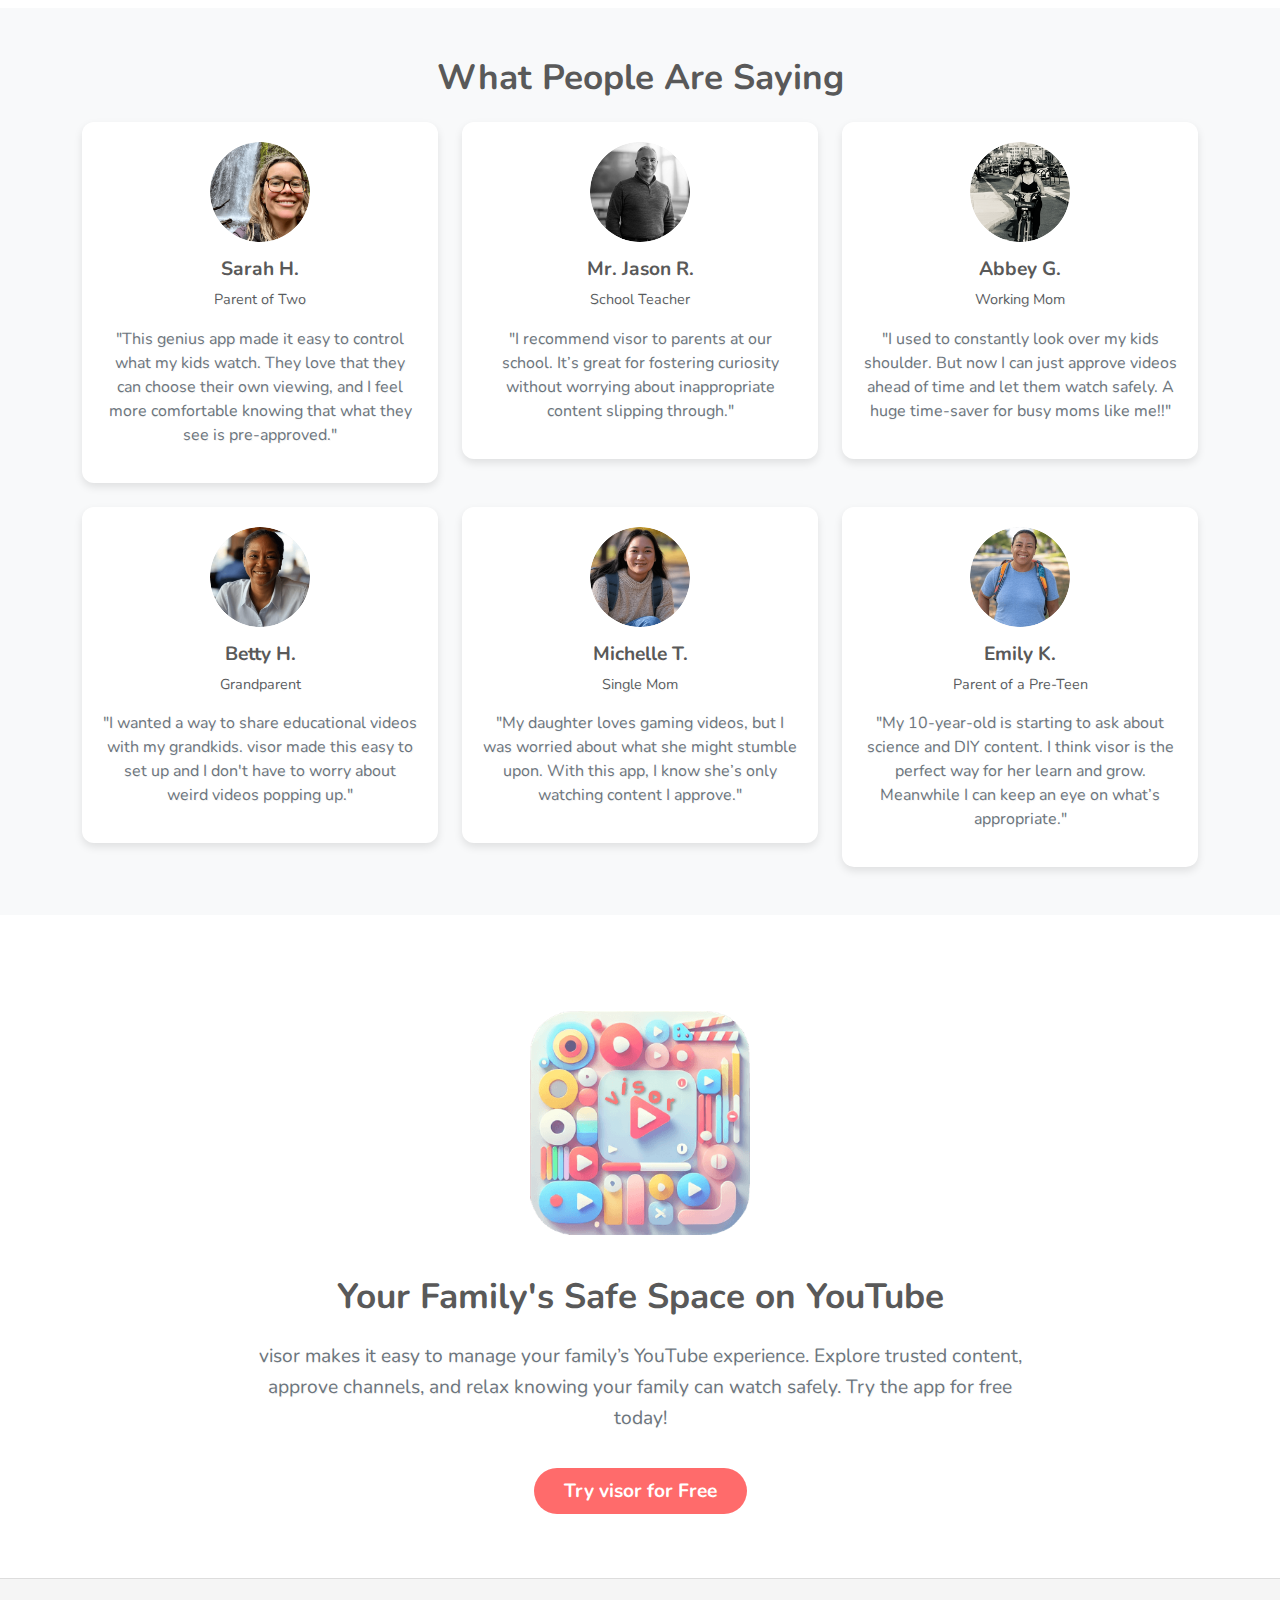
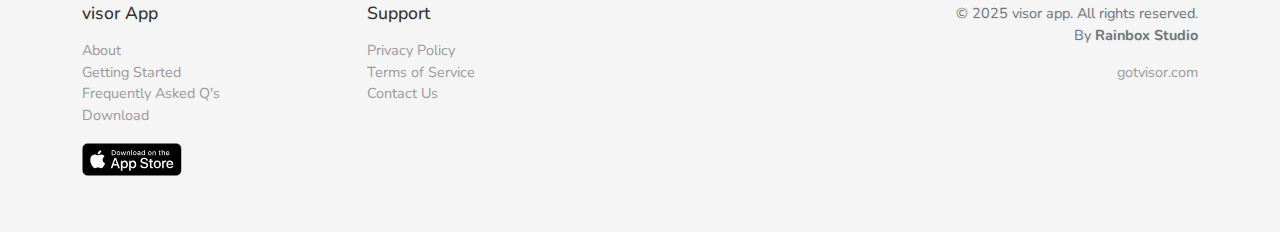
==== commit bf1be240: "copy fix" ====
--- a/index.html
+++ b/index.html
@@ -61,13 +61,11 @@
     <!-- Hero Section -->
     <header class="hero-section">
         <h1>Their Playlist, Your Peace of Mind</h1>
-            <p class="hero-paragraph d-none d-md-block">
-                With visor, your family sees only the Youtube content you approve. Whether art, science, or fun, you set the tone and decide what makes the cut. 
-            <p class="hero-paragraph d-block d-md-none">
+            <p class="hero-paragraph">
                 With visor, your family sees only the Youtube content you approve. Whether art, science, or fun, you set the tone and decide what makes the cut. 
             </p>
         <a href="#" class="cta-btn">Download App</a>
-        <div class="trusted-by mt-3">Built by a family, for families.</div>
+        <div class="trusted-by mt-3">Made for families, by a family.</div>
 
         <!-- Hero Images -->
         <div class="hero-images my-5">
@@ -85,7 +83,7 @@
                 <div class="text-box right mt-5">A world of inspiring content!</div>
             </div>
         </div>
-        <p class="hero-paragraph mt-3">Say goodbye to unexpected content and mindless shorts&mdash;enjoy a curated viewing experience designed for your family’s peace of mind and enjoyment.</p>
+        <p class="hero-paragraph mt-3">Say farewell to unexpected content and mindless shorts&mdash;enjoy a curated viewing experience designed for your family’s peace of mind and enjoyment.</p>
         <div id="features"></div>
     </header>
 
